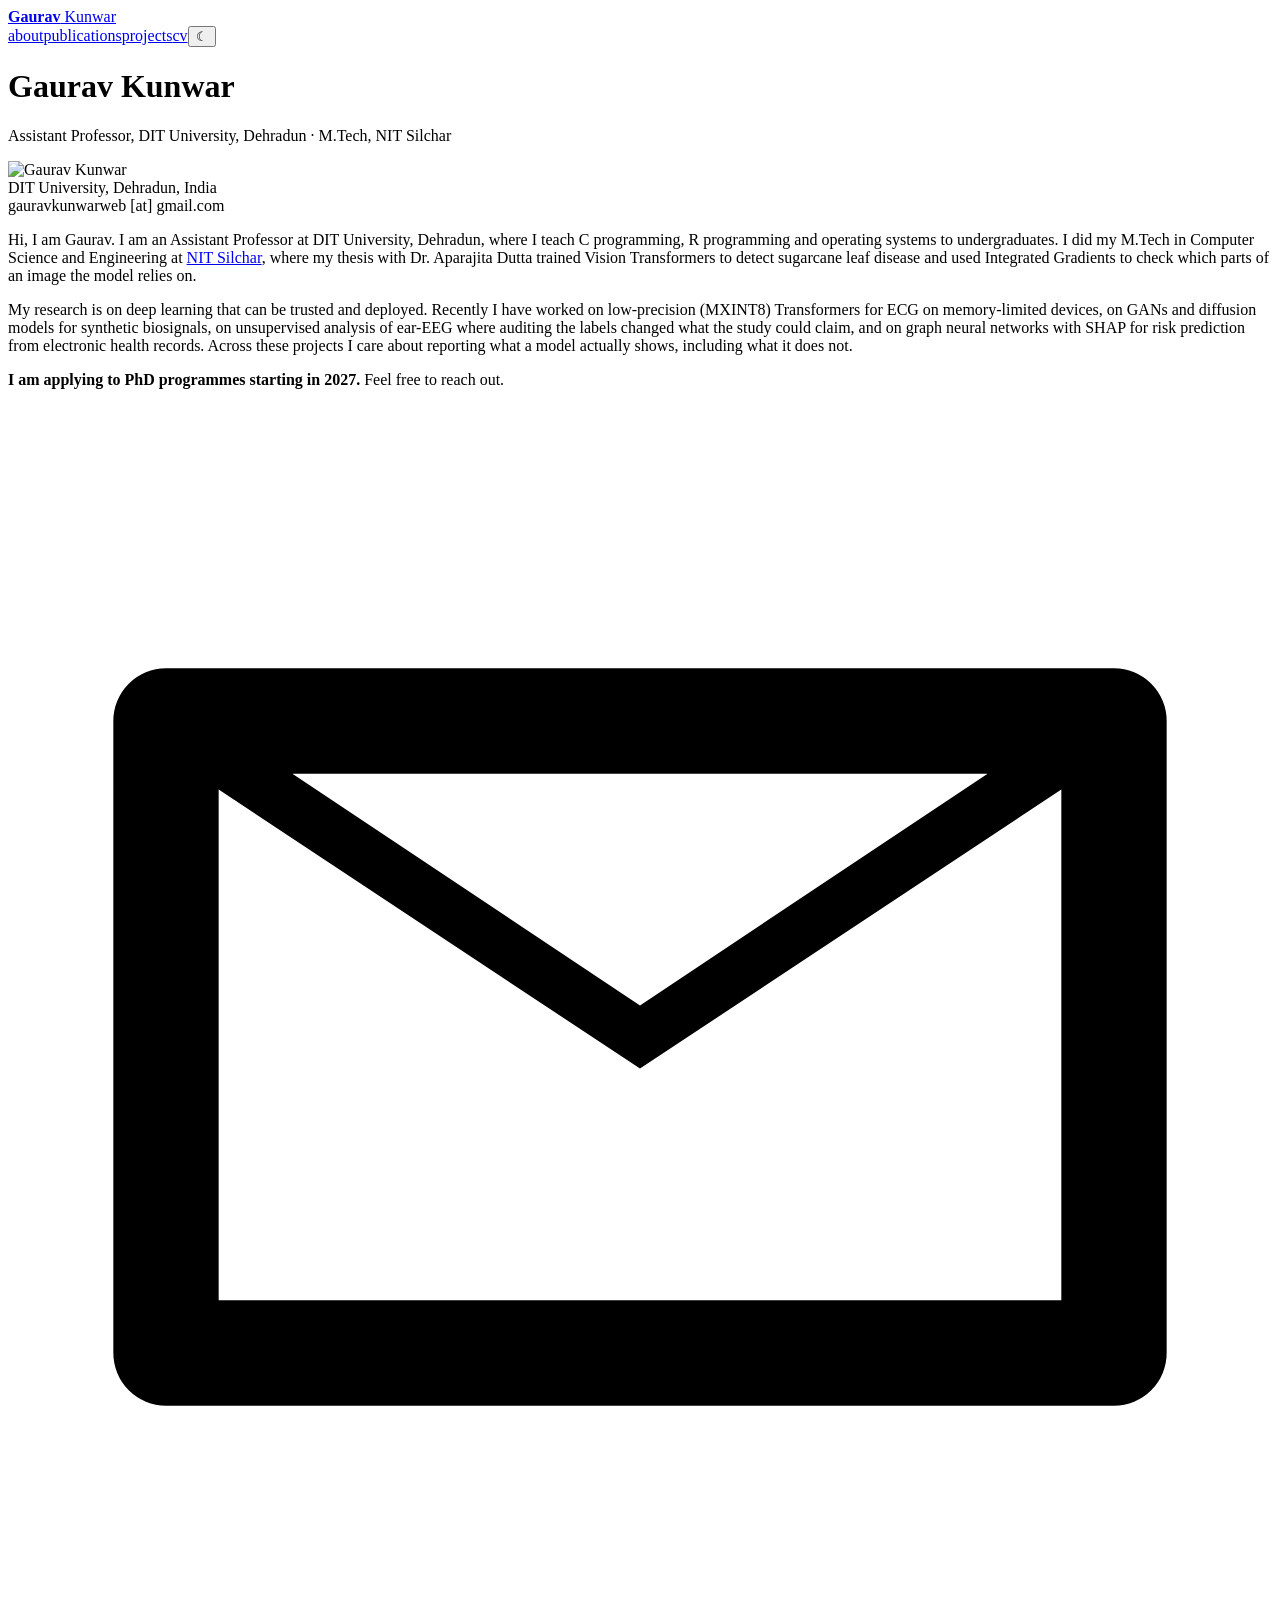
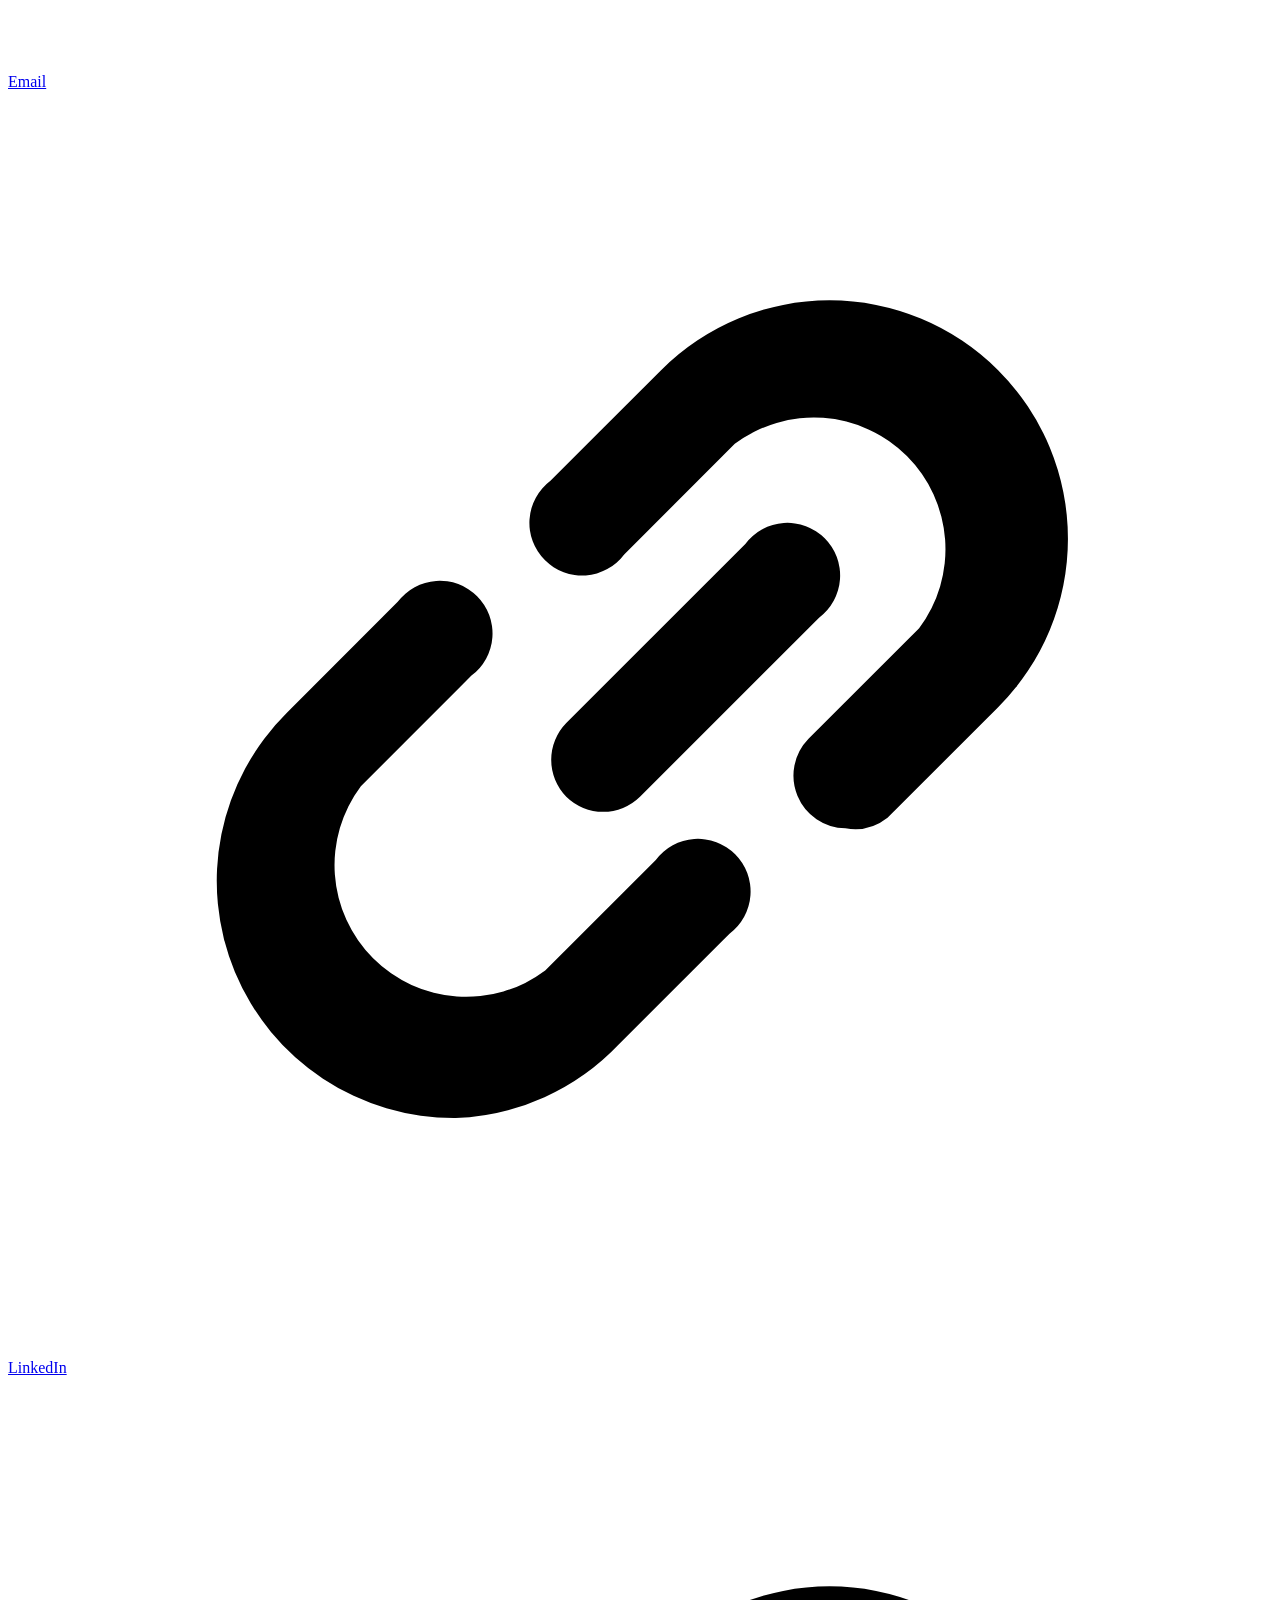
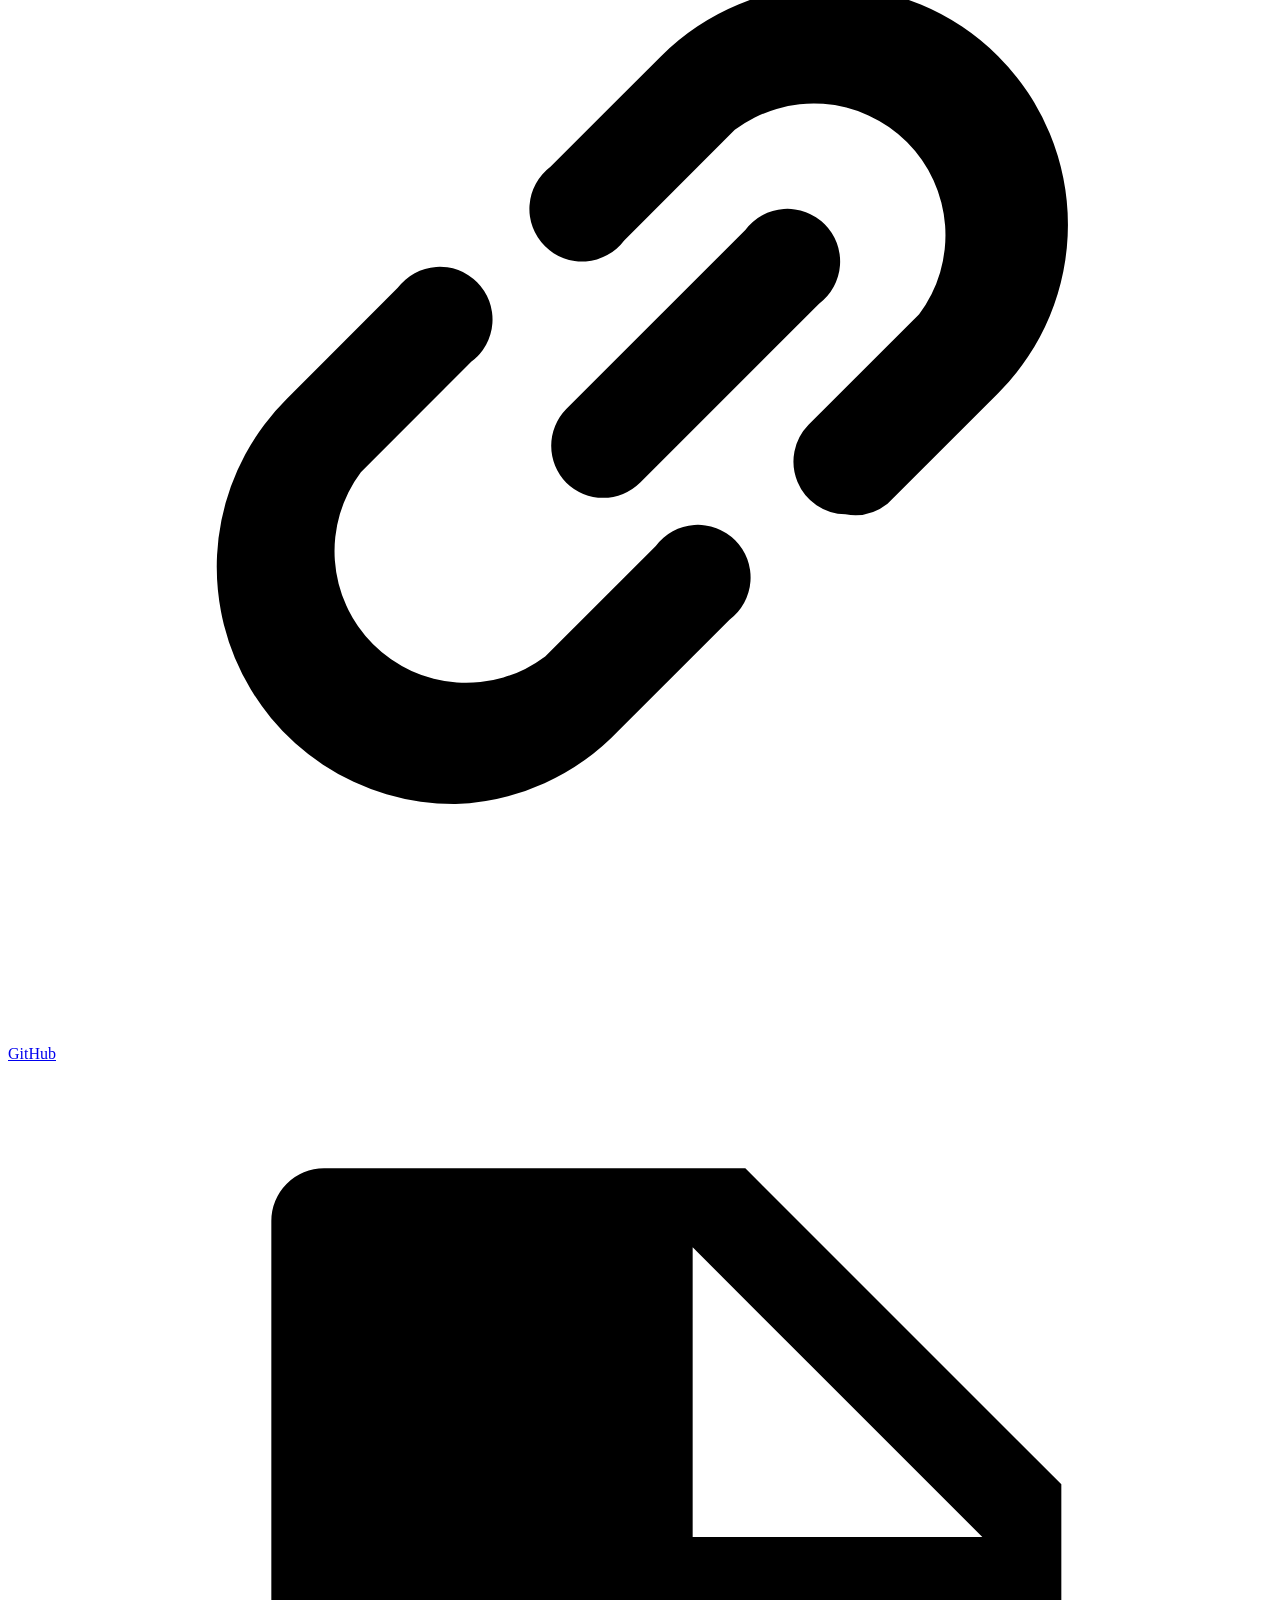
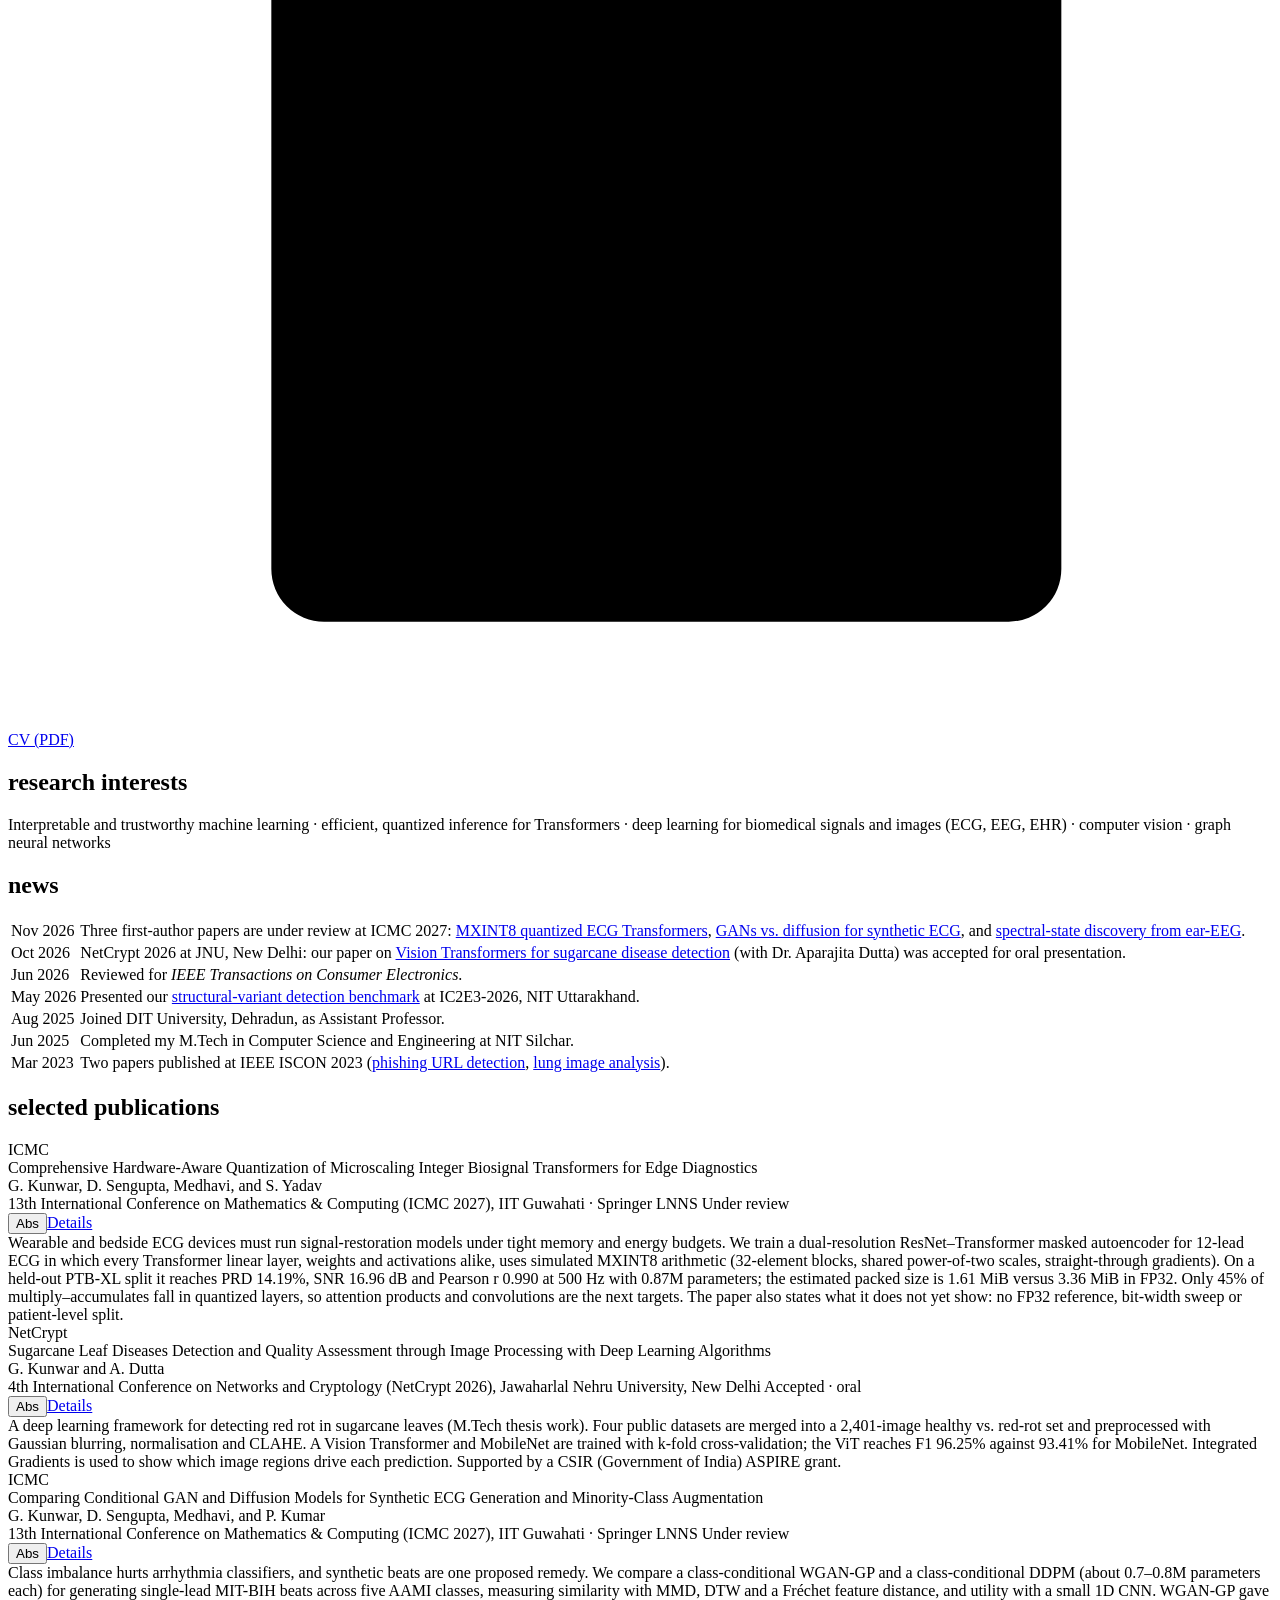
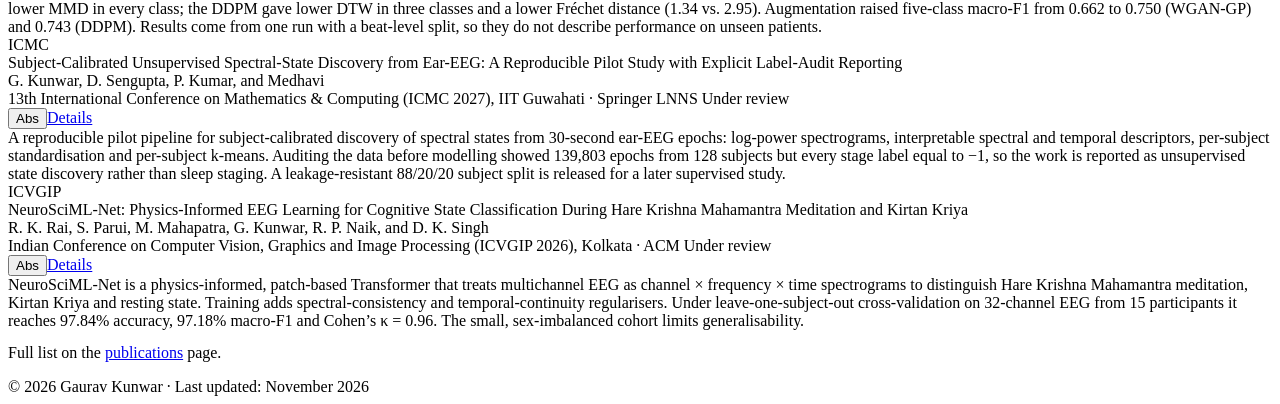
==== index.html @ 790a904d "Add files via upload" ====
<!doctype html>
<html lang="en">
<head>
<meta charset="utf-8">
<meta name="viewport" content="width=device-width, initial-scale=1">
<title>Gaurav Kunwar</title>
<meta name="description" content="Gaurav Kunwar: Assistant Professor at DIT University. Research on interpretable and efficient deep learning, biosignals and computer vision.">
<meta name="author" content="Gaurav Kunwar">
<link rel="icon" href="favicon.svg" type="image/svg+xml">
<link rel="preconnect" href="https://fonts.googleapis.com">
<link rel="preconnect" href="https://fonts.gstatic.com" crossorigin>
<link href="https://fonts.googleapis.com/css2?family=Roboto:wght@300;400;500&display=swap" rel="stylesheet">
<link rel="stylesheet" href="assets/css/style.css">
<script src="assets/js/main.js"></script>
</head>
<body>
<nav class="navbar"><div class="nav-inner">
  <a class="brand" href="index.html"><b>Gaurav</b> Kunwar</a>
  <div class="nav-links"><a href="index.html" class="active" aria-current="page">about</a><a href="publications.html">publications</a><a href="projects.html">projects</a><a href="cv.html">cv</a><button class="theme-toggle" type="button" aria-label="Toggle dark mode">&#9790;</button></div>
</div></nav>
<main>

<div class="post-header"><h1><b>Gaurav</b> Kunwar</h1>
<p class="desc">Assistant Professor, DIT University, Dehradun &middot; M.Tech, NIT Silchar</p></div>
<div class="clearfix">
  <div class="profile">
    <img src="assets/img/prof_pic.jpg" alt="Gaurav Kunwar" onerror="this.onerror=null;this.src='assets/img/prof_pic.svg'">
    <div class="address">DIT University, Dehradun, India<br>gauravkunwarweb [at] gmail.com</div>
  </div>
  <p>Hi, I am Gaurav. I am an Assistant Professor at DIT University, Dehradun, where I teach C programming, R programming and
  operating systems to undergraduates. I did my M.Tech in Computer Science and Engineering at
  <a href="https://www.nits.ac.in" target="_blank" rel="noopener">NIT Silchar</a>, where my thesis with
  Dr. Aparajita Dutta trained Vision Transformers to detect sugarcane leaf disease and used Integrated Gradients to check
  which parts of an image the model relies on.</p>
  <p>My research is on deep learning that can be trusted and deployed. Recently I have worked on low-precision (MXINT8)
  Transformers for ECG on memory-limited devices, on GANs and diffusion models for synthetic biosignals, on unsupervised
  analysis of ear-EEG where auditing the labels changed what the study could claim, and on graph neural networks with SHAP
  for risk prediction from electronic health records. Across these projects I care about reporting what a model actually
  shows, including what it does not.</p>
  <p><b>I am applying to PhD programmes starting in 2027.</b> Feel free to reach out.</p>
  <div class="social">
    <a href="mailto:gauravkunwarweb@gmail.com"><svg viewBox="0 0 24 24" aria-hidden="true"><path d="M3 5h18a1 1 0 0 1 1 1v12a1 1 0 0 1-1 1H3a1 1 0 0 1-1-1V6a1 1 0 0 1 1-1zm1 2.3V17h16V7.3l-8 5.3-8-5.3zM5.4 7l6.6 4.4L18.6 7H5.4z"/></svg>Email</a>
    <a href="https://linkedin.com/in/gauravkunwarr" target="_blank" rel="noopener"><svg viewBox="0 0 24 24" aria-hidden="true"><path d="M10.6 13.4a1 1 0 0 1 0-1.4l3.4-3.4a1 1 0 1 1 1.4 1.4L12 13.4a1 1 0 0 1-1.4 0zM8.5 19.5a4.5 4.5 0 0 1-3.2-7.7l2.1-2.1a1 1 0 1 1 1.4 1.4l-2.1 2.1a2.5 2.5 0 0 0 3.5 3.5l2.1-2.1a1 1 0 1 1 1.4 1.4l-2.1 2.1a4.5 4.5 0 0 1-3.1 1.4zm7.4-5.5a1 1 0 0 1-.7-1.7l2.1-2.1a2.5 2.5 0 0 0-3.5-3.5l-2.1 2.1a1 1 0 1 1-1.4-1.4l2.1-2.1a4.5 4.5 0 0 1 6.4 6.4l-2.1 2.1a1 1 0 0 1-.8.2z"/></svg>LinkedIn</a>
    <a href="https://github.com/gauravkunwarr" target="_blank" rel="noopener"><svg viewBox="0 0 24 24" aria-hidden="true"><path d="M10.6 13.4a1 1 0 0 1 0-1.4l3.4-3.4a1 1 0 1 1 1.4 1.4L12 13.4a1 1 0 0 1-1.4 0zM8.5 19.5a4.5 4.5 0 0 1-3.2-7.7l2.1-2.1a1 1 0 1 1 1.4 1.4l-2.1 2.1a2.5 2.5 0 0 0 3.5 3.5l2.1-2.1a1 1 0 1 1 1.4 1.4l-2.1 2.1a4.5 4.5 0 0 1-3.1 1.4zm7.4-5.5a1 1 0 0 1-.7-1.7l2.1-2.1a2.5 2.5 0 0 0-3.5-3.5l-2.1 2.1a1 1 0 1 1-1.4-1.4l2.1-2.1a4.5 4.5 0 0 1 6.4 6.4l-2.1 2.1a1 1 0 0 1-.8.2z"/></svg>GitHub</a>
    <a href="assets/pdf/Gaurav_Kunwar_CV.pdf" target="_blank" rel="noopener"><svg viewBox="0 0 24 24" aria-hidden="true"><path d="M6 2h8l6 6v13a1 1 0 0 1-1 1H6a1 1 0 0 1-1-1V3a1 1 0 0 1 1-1zm7 1.5V9h5.5L13 3.5zM8 13h8v2H8v-2zm0 4h8v2H8v-2z"/></svg>CV (PDF)</a>
  </div>
</div>

<h2 class="section">research interests</h2>
<p>Interpretable and trustworthy machine learning &middot; efficient, quantized inference for Transformers &middot; deep
learning for biomedical signals and images (ECG, EEG, EHR) &middot; computer vision &middot; graph neural networks</p>

<h2 class="section">news</h2>
<table class="news"><tr><td class="date">Nov 2026</td><td>Three first-author papers are under review at ICMC 2027: <a href="publications.html#mxint8">MXINT8 quantized ECG Transformers</a>, <a href="publications.html#ecg-gen">GANs vs. diffusion for synthetic ECG</a>, and <a href="publications.html#ear-eeg">spectral-state discovery from ear-EEG</a>.</td></tr><tr><td class="date">Oct 2026</td><td>NetCrypt 2026 at JNU, New Delhi: our paper on <a href="publications.html#sugarcane">Vision Transformers for sugarcane disease detection</a> (with Dr. Aparajita Dutta) was accepted for oral presentation.</td></tr><tr><td class="date">Jun 2026</td><td>Reviewed for <i>IEEE Transactions on Consumer Electronics</i>.</td></tr><tr><td class="date">May 2026</td><td>Presented our <a href="publications.html#sv-detection">structural-variant detection benchmark</a> at IC2E3-2026, NIT Uttarakhand.</td></tr><tr><td class="date">Aug 2025</td><td>Joined DIT University, Dehradun, as Assistant Professor.</td></tr><tr><td class="date">Jun 2025</td><td>Completed my M.Tech in Computer Science and Engineering at NIT Silchar.</td></tr><tr><td class="date">Mar 2023</td><td>Two papers published at IEEE ISCON 2023 (<a href="publications.html#phishing">phishing URL detection</a>, <a href="publications.html#lung">lung image analysis</a>).</td></tr></table>

<h2 class="section">selected publications</h2>

    <div class="pub" id="sel-mxint8">
      <div class="thumb"><span class="badge">ICMC</span><img src="assets/img/pubs/mxint8_ecg.jpg" alt="" loading="lazy"></div>
      <div>
        <div class="title">Comprehensive Hardware-Aware Quantization of Microscaling Integer Biosignal Transformers for Edge Diagnostics</div>
        <div class="authors"><span class="me">G. Kunwar</span>, D. Sengupta, Medhavi, and S. Yadav</div>
        <div class="venue">13th International Conference on Mathematics &amp; Computing (ICMC 2027), IIT Guwahati &middot; Springer LNNS <span class="chip review">Under review</span></div>
        <div class="links"><button class="btn" type="button" data-abs="abs-sel-mxint8">Abs</button><a class="btn" href="publications.html#mxint8">Details</a></div>
        <div class="abstract" id="abs-sel-mxint8">Wearable and bedside ECG devices must run signal-restoration models under tight memory and energy budgets. We train a dual-resolution ResNet&ndash;Transformer masked autoencoder for 12-lead ECG in which every Transformer linear layer, weights and activations alike, uses simulated MXINT8 arithmetic (32-element blocks, shared power-of-two scales, straight-through gradients). On a held-out PTB-XL split it reaches PRD 14.19%, SNR 16.96 dB and Pearson r 0.990 at 500 Hz with 0.87M parameters; the estimated packed size is 1.61 MiB versus 3.36 MiB in FP32. Only 45% of multiply&ndash;accumulates fall in quantized layers, so attention products and convolutions are the next targets. The paper also states what it does not yet show: no FP32 reference, bit-width sweep or patient-level split.</div>
      </div>
    </div>
    <div class="pub" id="sel-sugarcane">
      <div class="thumb"><span class="badge">NetCrypt</span><img src="assets/img/pubs/sugarcane_vit.jpg" alt="" loading="lazy"></div>
      <div>
        <div class="title">Sugarcane Leaf Diseases Detection and Quality Assessment through Image Processing with Deep Learning Algorithms</div>
        <div class="authors"><span class="me">G. Kunwar</span> and A. Dutta</div>
        <div class="venue">4th International Conference on Networks and Cryptology (NetCrypt 2026), Jawaharlal Nehru University, New Delhi <span class="chip ok">Accepted &middot; oral</span></div>
        <div class="links"><button class="btn" type="button" data-abs="abs-sel-sugarcane">Abs</button><a class="btn" href="publications.html#sugarcane">Details</a></div>
        <div class="abstract" id="abs-sel-sugarcane">A deep learning framework for detecting red rot in sugarcane leaves (M.Tech thesis work). Four public datasets are merged into a 2,401-image healthy vs. red-rot set and preprocessed with Gaussian blurring, normalisation and CLAHE. A Vision Transformer and MobileNet are trained with k-fold cross-validation; the ViT reaches F1 96.25% against 93.41% for MobileNet. Integrated Gradients is used to show which image regions drive each prediction. Supported by a CSIR (Government of India) ASPIRE grant.</div>
      </div>
    </div>
    <div class="pub" id="sel-ecg-gen">
      <div class="thumb"><span class="badge">ICMC</span><img src="assets/img/pubs/gan_diffusion_ecg.jpg" alt="" loading="lazy"></div>
      <div>
        <div class="title">Comparing Conditional GAN and Diffusion Models for Synthetic ECG Generation and Minority-Class Augmentation</div>
        <div class="authors"><span class="me">G. Kunwar</span>, D. Sengupta, Medhavi, and P. Kumar</div>
        <div class="venue">13th International Conference on Mathematics &amp; Computing (ICMC 2027), IIT Guwahati &middot; Springer LNNS <span class="chip review">Under review</span></div>
        <div class="links"><button class="btn" type="button" data-abs="abs-sel-ecg-gen">Abs</button><a class="btn" href="publications.html#ecg-gen">Details</a></div>
        <div class="abstract" id="abs-sel-ecg-gen">Class imbalance hurts arrhythmia classifiers, and synthetic beats are one proposed remedy. We compare a class-conditional WGAN-GP and a class-conditional DDPM (about 0.7&ndash;0.8M parameters each) for generating single-lead MIT-BIH beats across five AAMI classes, measuring similarity with MMD, DTW and a Fr&eacute;chet feature distance, and utility with a small 1D CNN. WGAN-GP gave lower MMD in every class; the DDPM gave lower DTW in three classes and a lower Fr&eacute;chet distance (1.34 vs. 2.95). Augmentation raised five-class macro-F1 from 0.662 to 0.750 (WGAN-GP) and 0.743 (DDPM). Results come from one run with a beat-level split, so they do not describe performance on unseen patients.</div>
      </div>
    </div>
    <div class="pub" id="sel-ear-eeg">
      <div class="thumb"><span class="badge">ICMC</span><img src="assets/img/pubs/ear_eeg.jpg" alt="" loading="lazy"></div>
      <div>
        <div class="title">Subject-Calibrated Unsupervised Spectral-State Discovery from Ear-EEG: A Reproducible Pilot Study with Explicit Label-Audit Reporting</div>
        <div class="authors"><span class="me">G. Kunwar</span>, D. Sengupta, P. Kumar, and Medhavi</div>
        <div class="venue">13th International Conference on Mathematics &amp; Computing (ICMC 2027), IIT Guwahati &middot; Springer LNNS <span class="chip review">Under review</span></div>
        <div class="links"><button class="btn" type="button" data-abs="abs-sel-ear-eeg">Abs</button><a class="btn" href="publications.html#ear-eeg">Details</a></div>
        <div class="abstract" id="abs-sel-ear-eeg">A reproducible pilot pipeline for subject-calibrated discovery of spectral states from 30-second ear-EEG epochs: log-power spectrograms, interpretable spectral and temporal descriptors, per-subject standardisation and per-subject k-means. Auditing the data before modelling showed 139,803 epochs from 128 subjects but every stage label equal to &minus;1, so the work is reported as unsupervised state discovery rather than sleep staging. A leakage-resistant 88/20/20 subject split is released for a later supervised study.</div>
      </div>
    </div>
    <div class="pub" id="sel-neuroscimlnet">
      <div class="thumb"><span class="badge">ICVGIP</span><img src="assets/img/pubs/neuroscimlnet.jpg" alt="" loading="lazy"></div>
      <div>
        <div class="title">NeuroSciML-Net: Physics-Informed EEG Learning for Cognitive State Classification During Hare Krishna Mahamantra Meditation and Kirtan Kriya</div>
        <div class="authors">R. K. Rai, S. Parui, M. Mahapatra, <span class="me">G. Kunwar</span>, R. P. Naik, and D. K. Singh</div>
        <div class="venue">Indian Conference on Computer Vision, Graphics and Image Processing (ICVGIP 2026), Kolkata &middot; ACM <span class="chip review">Under review</span></div>
        <div class="links"><button class="btn" type="button" data-abs="abs-sel-neuroscimlnet">Abs</button><a class="btn" href="publications.html#neuroscimlnet">Details</a></div>
        <div class="abstract" id="abs-sel-neuroscimlnet">NeuroSciML-Net is a physics-informed, patch-based Transformer that treats multichannel EEG as channel &times; frequency &times; time spectrograms to distinguish Hare Krishna Mahamantra meditation, Kirtan Kriya and resting state. Training adds spectral-consistency and temporal-continuity regularisers. Under leave-one-subject-out cross-validation on 32-channel EEG from 15 participants it reaches 97.84% accuracy, 97.18% macro-F1 and Cohen&rsquo;s &kappa; = 0.96. The small, sex-imbalanced cohort limits generalisability.</div>
      </div>
    </div>
<p class="note" style="margin-top:14px">Full list on the <a href="publications.html">publications</a> page.</p>

</main>
<footer>&copy; 2026 Gaurav Kunwar &middot; Last updated: November 2026</footer>
</body>
</html>
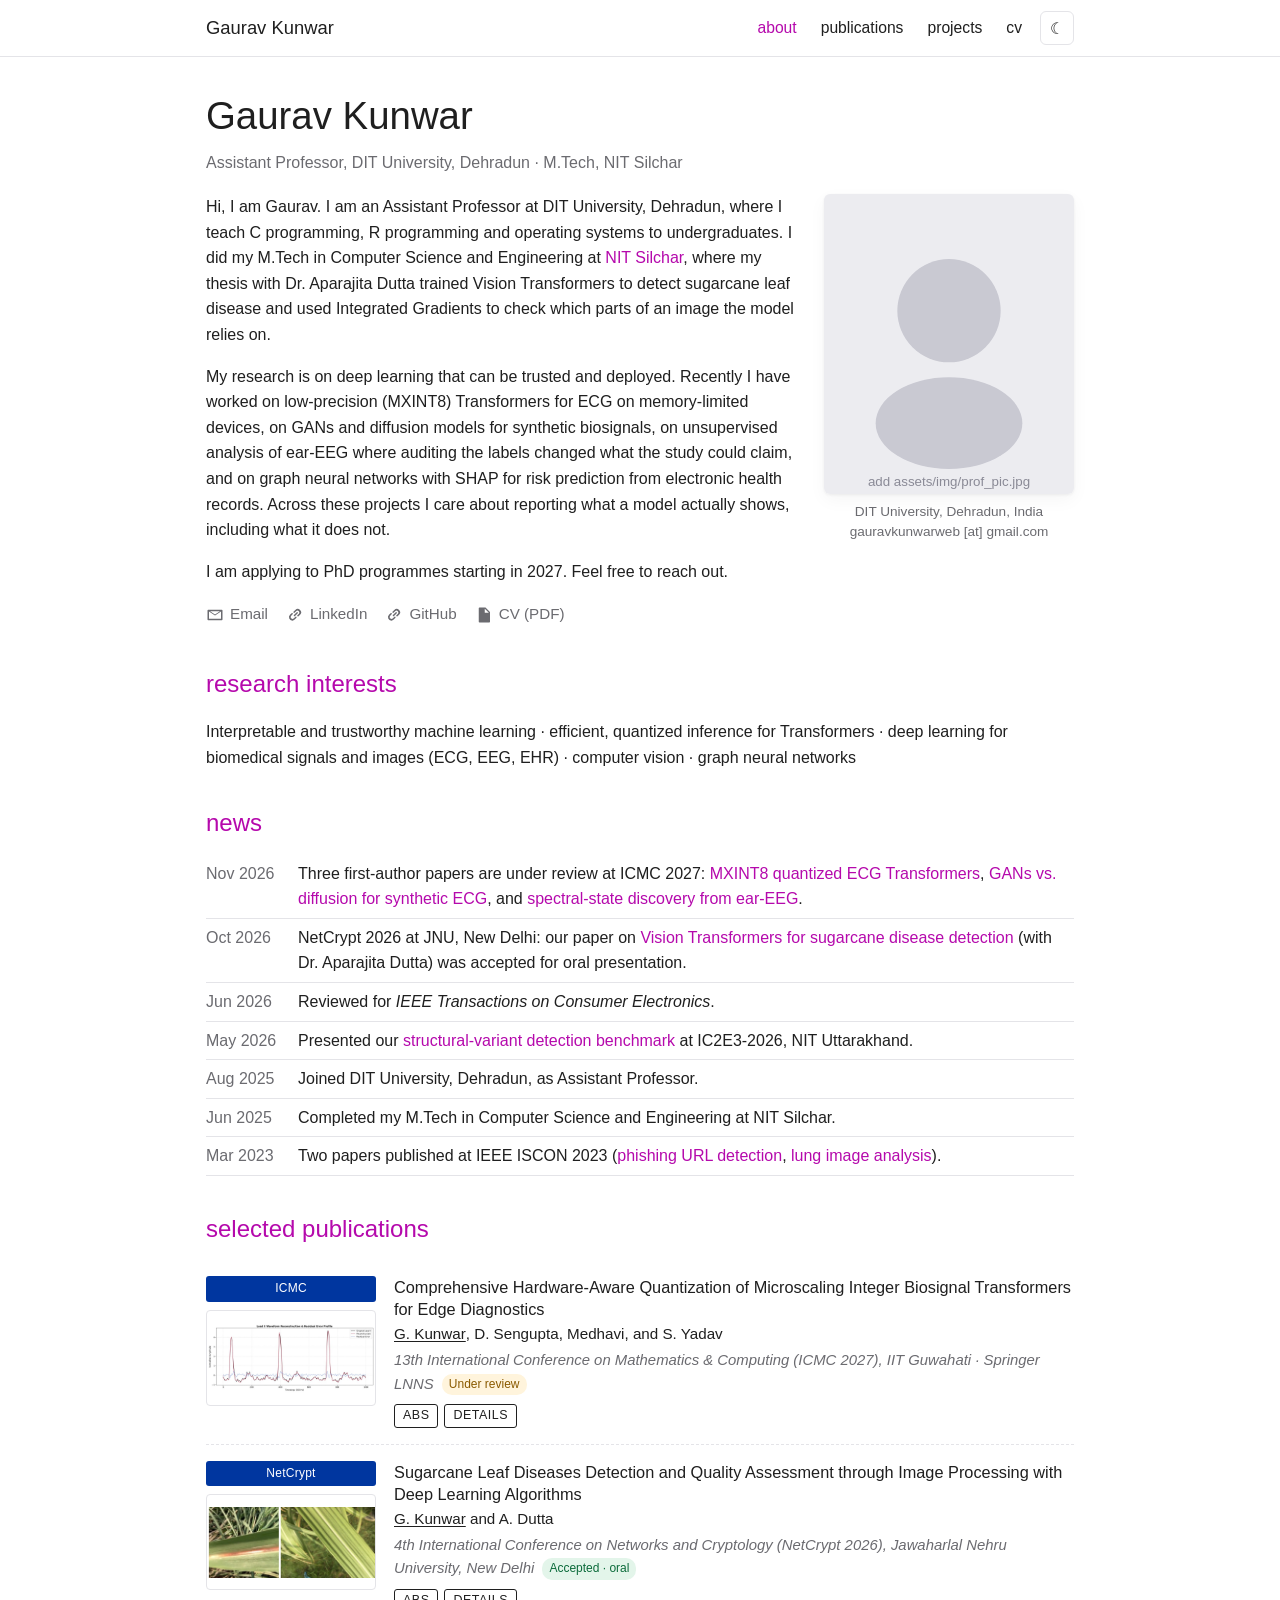
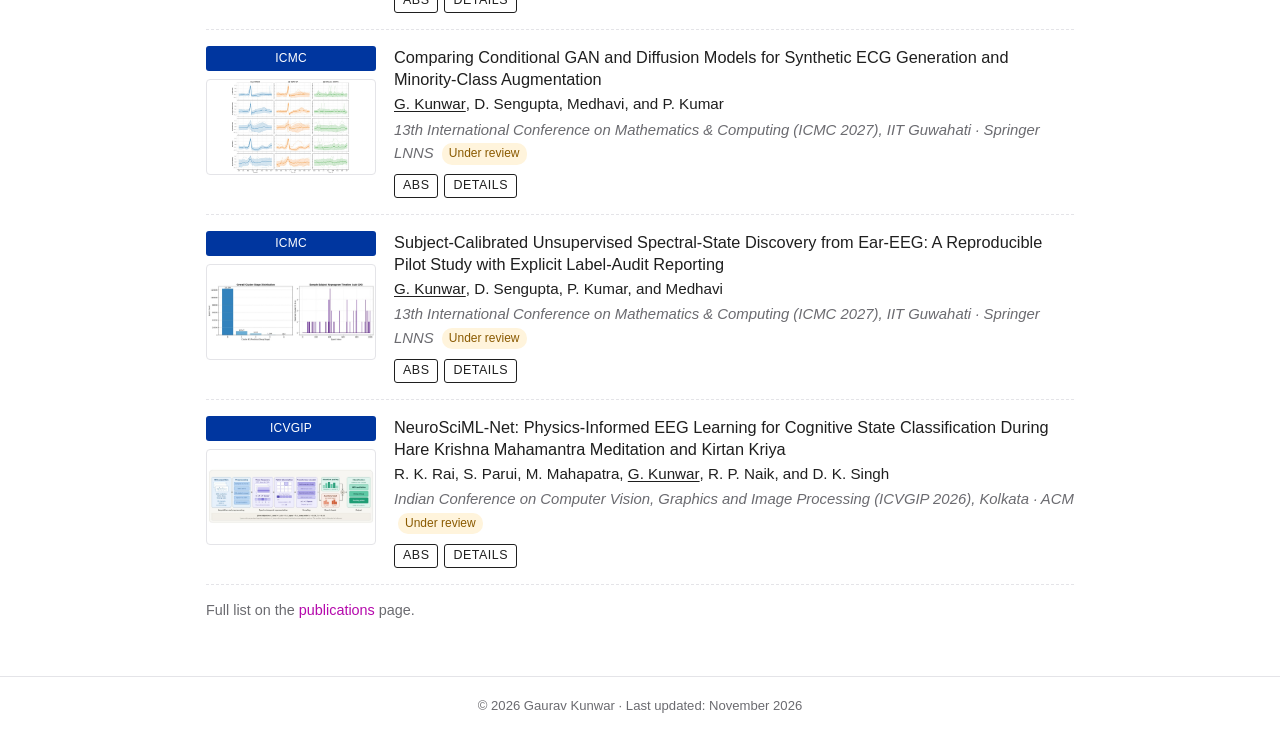
==== commit ca837313: "Add files via upload" ====
--- a/index.html
+++ b/index.html
@@ -10,8 +10,8 @@
 <link rel="preconnect" href="https://fonts.googleapis.com">
 <link rel="preconnect" href="https://fonts.gstatic.com" crossorigin>
 <link href="https://fonts.googleapis.com/css2?family=Roboto:wght@300;400;500&display=swap" rel="stylesheet">
-<link rel="stylesheet" href="assets/css/style.css">
-<script src="assets/js/main.js"></script>
+<link rel="stylesheet" href="style.css">
+<script src="main.js"></script>
 </head>
 <body>
 <nav class="navbar"><div class="nav-inner">
@@ -24,7 +24,7 @@
 <p class="desc">Assistant Professor, DIT University, Dehradun &middot; M.Tech, NIT Silchar</p></div>
 <div class="clearfix">
   <div class="profile">
-    <img src="assets/img/prof_pic.jpg" alt="Gaurav Kunwar" onerror="this.onerror=null;this.src='assets/img/prof_pic.svg'">
+    <img src="prof_pic.svg" alt="Gaurav Kunwar">
     <div class="address">DIT University, Dehradun, India<br>gauravkunwarweb [at] gmail.com</div>
   </div>
   <p>Hi, I am Gaurav. I am an Assistant Professor at DIT University, Dehradun, where I teach C programming, R programming and
@@ -42,7 +42,7 @@
     <a href="mailto:gauravkunwarweb@gmail.com"><svg viewBox="0 0 24 24" aria-hidden="true"><path d="M3 5h18a1 1 0 0 1 1 1v12a1 1 0 0 1-1 1H3a1 1 0 0 1-1-1V6a1 1 0 0 1 1-1zm1 2.3V17h16V7.3l-8 5.3-8-5.3zM5.4 7l6.6 4.4L18.6 7H5.4z"/></svg>Email</a>
     <a href="https://linkedin.com/in/gauravkunwarr" target="_blank" rel="noopener"><svg viewBox="0 0 24 24" aria-hidden="true"><path d="M10.6 13.4a1 1 0 0 1 0-1.4l3.4-3.4a1 1 0 1 1 1.4 1.4L12 13.4a1 1 0 0 1-1.4 0zM8.5 19.5a4.5 4.5 0 0 1-3.2-7.7l2.1-2.1a1 1 0 1 1 1.4 1.4l-2.1 2.1a2.5 2.5 0 0 0 3.5 3.5l2.1-2.1a1 1 0 1 1 1.4 1.4l-2.1 2.1a4.5 4.5 0 0 1-3.1 1.4zm7.4-5.5a1 1 0 0 1-.7-1.7l2.1-2.1a2.5 2.5 0 0 0-3.5-3.5l-2.1 2.1a1 1 0 1 1-1.4-1.4l2.1-2.1a4.5 4.5 0 0 1 6.4 6.4l-2.1 2.1a1 1 0 0 1-.8.2z"/></svg>LinkedIn</a>
     <a href="https://github.com/gauravkunwarr" target="_blank" rel="noopener"><svg viewBox="0 0 24 24" aria-hidden="true"><path d="M10.6 13.4a1 1 0 0 1 0-1.4l3.4-3.4a1 1 0 1 1 1.4 1.4L12 13.4a1 1 0 0 1-1.4 0zM8.5 19.5a4.5 4.5 0 0 1-3.2-7.7l2.1-2.1a1 1 0 1 1 1.4 1.4l-2.1 2.1a2.5 2.5 0 0 0 3.5 3.5l2.1-2.1a1 1 0 1 1 1.4 1.4l-2.1 2.1a4.5 4.5 0 0 1-3.1 1.4zm7.4-5.5a1 1 0 0 1-.7-1.7l2.1-2.1a2.5 2.5 0 0 0-3.5-3.5l-2.1 2.1a1 1 0 1 1-1.4-1.4l2.1-2.1a4.5 4.5 0 0 1 6.4 6.4l-2.1 2.1a1 1 0 0 1-.8.2z"/></svg>GitHub</a>
-    <a href="assets/pdf/Gaurav_Kunwar_CV.pdf" target="_blank" rel="noopener"><svg viewBox="0 0 24 24" aria-hidden="true"><path d="M6 2h8l6 6v13a1 1 0 0 1-1 1H6a1 1 0 0 1-1-1V3a1 1 0 0 1 1-1zm7 1.5V9h5.5L13 3.5zM8 13h8v2H8v-2zm0 4h8v2H8v-2z"/></svg>CV (PDF)</a>
+    <a href="Gaurav_Kunwar_CV.pdf" target="_blank" rel="noopener"><svg viewBox="0 0 24 24" aria-hidden="true"><path d="M6 2h8l6 6v13a1 1 0 0 1-1 1H6a1 1 0 0 1-1-1V3a1 1 0 0 1 1-1zm7 1.5V9h5.5L13 3.5zM8 13h8v2H8v-2zm0 4h8v2H8v-2z"/></svg>CV (PDF)</a>
   </div>
 </div>
 
@@ -56,7 +56,7 @@
 <h2 class="section">selected publications</h2>
 
     <div class="pub" id="sel-mxint8">
-      <div class="thumb"><span class="badge">ICMC</span><img src="assets/img/pubs/mxint8_ecg.jpg" alt="" loading="lazy"></div>
+      <div class="thumb"><span class="badge">ICMC</span><img src="mxint8_ecg.jpg" alt="" loading="lazy"></div>
       <div>
         <div class="title">Comprehensive Hardware-Aware Quantization of Microscaling Integer Biosignal Transformers for Edge Diagnostics</div>
         <div class="authors"><span class="me">G. Kunwar</span>, D. Sengupta, Medhavi, and S. Yadav</div>
@@ -66,7 +66,7 @@
       </div>
     </div>
     <div class="pub" id="sel-sugarcane">
-      <div class="thumb"><span class="badge">NetCrypt</span><img src="assets/img/pubs/sugarcane_vit.jpg" alt="" loading="lazy"></div>
+      <div class="thumb"><span class="badge">NetCrypt</span><img src="sugarcane_vit.jpg" alt="" loading="lazy"></div>
       <div>
         <div class="title">Sugarcane Leaf Diseases Detection and Quality Assessment through Image Processing with Deep Learning Algorithms</div>
         <div class="authors"><span class="me">G. Kunwar</span> and A. Dutta</div>
@@ -76,7 +76,7 @@
       </div>
     </div>
     <div class="pub" id="sel-ecg-gen">
-      <div class="thumb"><span class="badge">ICMC</span><img src="assets/img/pubs/gan_diffusion_ecg.jpg" alt="" loading="lazy"></div>
+      <div class="thumb"><span class="badge">ICMC</span><img src="gan_diffusion_ecg.jpg" alt="" loading="lazy"></div>
       <div>
         <div class="title">Comparing Conditional GAN and Diffusion Models for Synthetic ECG Generation and Minority-Class Augmentation</div>
         <div class="authors"><span class="me">G. Kunwar</span>, D. Sengupta, Medhavi, and P. Kumar</div>
@@ -86,7 +86,7 @@
       </div>
     </div>
     <div class="pub" id="sel-ear-eeg">
-      <div class="thumb"><span class="badge">ICMC</span><img src="assets/img/pubs/ear_eeg.jpg" alt="" loading="lazy"></div>
+      <div class="thumb"><span class="badge">ICMC</span><img src="ear_eeg.jpg" alt="" loading="lazy"></div>
       <div>
         <div class="title">Subject-Calibrated Unsupervised Spectral-State Discovery from Ear-EEG: A Reproducible Pilot Study with Explicit Label-Audit Reporting</div>
         <div class="authors"><span class="me">G. Kunwar</span>, D. Sengupta, P. Kumar, and Medhavi</div>
@@ -96,7 +96,7 @@
       </div>
     </div>
     <div class="pub" id="sel-neuroscimlnet">
-      <div class="thumb"><span class="badge">ICVGIP</span><img src="assets/img/pubs/neuroscimlnet.jpg" alt="" loading="lazy"></div>
+      <div class="thumb"><span class="badge">ICVGIP</span><img src="neuroscimlnet.jpg" alt="" loading="lazy"></div>
       <div>
         <div class="title">NeuroSciML-Net: Physics-Informed EEG Learning for Cognitive State Classification During Hare Krishna Mahamantra Meditation and Kirtan Kriya</div>
         <div class="authors">R. K. Rai, S. Parui, M. Mahapatra, <span class="me">G. Kunwar</span>, R. P. Naik, and D. K. Singh</div>
--- a/style.css
+++ b/style.css
@@ -0,0 +1,161 @@
+/* Academic homepage styles (al-folio inspired, no build step) */
+:root {
+  --bg: #ffffff;
+  --bg-soft: #f7f7f9;
+  --text: #1f1f1f;
+  --muted: #6b6b70;
+  --border: #e4e4e8;
+  --theme: #b509ac;
+  --theme-soft: rgba(181, 9, 172, 0.08);
+  --badge: #00369f;
+  --badge-text: #ffffff;
+  --chip-review: #8a5a00;
+  --chip-review-bg: #fff4dc;
+  --chip-ok: #0b6b3a;
+  --chip-ok-bg: #e3f5ea;
+  --shadow: 0 1px 3px rgba(0, 0, 0, 0.06), 0 6px 18px rgba(0, 0, 0, 0.04);
+  --maxw: 900px;
+}
+@media (prefers-color-scheme: dark) {
+  :root:not([data-theme="light"]) {
+    --bg: #1c1c1d; --bg-soft: #242426; --text: #e8e8ea; --muted: #a2a2a8;
+    --border: #36363a; --theme: #2698ba; --theme-soft: rgba(38, 152, 186, 0.12);
+    --badge: #2f5fbf; --chip-review: #ffcf70; --chip-review-bg: #3a2f17;
+    --chip-ok: #7ee2a8; --chip-ok-bg: #173226;
+    --shadow: 0 1px 3px rgba(0, 0, 0, 0.4);
+  }
+}
+:root[data-theme="dark"] {
+  --bg: #1c1c1d; --bg-soft: #242426; --text: #e8e8ea; --muted: #a2a2a8;
+  --border: #36363a; --theme: #2698ba; --theme-soft: rgba(38, 152, 186, 0.12);
+  --badge: #2f5fbf; --chip-review: #ffcf70; --chip-review-bg: #3a2f17;
+  --chip-ok: #7ee2a8; --chip-ok-bg: #173226;
+  --shadow: 0 1px 3px rgba(0, 0, 0, 0.4);
+}
+
+* { box-sizing: border-box; }
+html { -webkit-text-size-adjust: 100%; }
+body {
+  margin: 0; background: var(--bg); color: var(--text);
+  font-family: "Roboto", -apple-system, "Segoe UI", Helvetica, Arial, sans-serif;
+  font-weight: 300; font-size: 16px; line-height: 1.6;
+}
+a { color: var(--theme); text-decoration: none; }
+a:hover { text-decoration: underline; }
+strong, b { font-weight: 500; }
+img { max-width: 100%; }
+
+/* ---------- navbar ---------- */
+.navbar {
+  position: sticky; top: 0; z-index: 10; background: var(--bg);
+  border-bottom: 1px solid var(--border);
+}
+.nav-inner {
+  max-width: var(--maxw); margin: 0 auto; padding: 0 16px; height: 56px;
+  display: flex; align-items: center; justify-content: space-between; gap: 12px;
+}
+.brand { color: var(--text); font-size: 1.15rem; white-space: nowrap; }
+.brand b { font-weight: 500; }
+.brand:hover { text-decoration: none; color: var(--theme); }
+.nav-links { display: flex; align-items: center; gap: 4px; flex-wrap: wrap; justify-content: flex-end; }
+.nav-links a {
+  color: var(--text); padding: 6px 10px; border-radius: 6px; font-size: 0.98rem;
+}
+.nav-links a:hover { color: var(--theme); text-decoration: none; }
+.nav-links a.active { color: var(--theme); font-weight: 400; }
+.theme-toggle {
+  background: none; border: 1px solid var(--border); color: var(--text);
+  border-radius: 6px; width: 34px; height: 34px; cursor: pointer; font-size: 1rem; margin-left: 4px;
+}
+.theme-toggle:hover { color: var(--theme); border-color: var(--theme); }
+
+/* ---------- layout ---------- */
+main { max-width: var(--maxw); margin: 0 auto; padding: 28px 16px 40px; }
+.post-header h1 { font-size: 2.4rem; font-weight: 300; margin: 0 0 4px; }
+.post-header h1 b { font-weight: 500; }
+.post-header .desc { color: var(--muted); margin: 0 0 18px; }
+h2.section {
+  font-size: 1.5rem; font-weight: 400; margin: 34px 0 12px; color: var(--theme);
+}
+h3 { font-weight: 500; }
+
+/* ---------- about ---------- */
+.profile { float: right; width: 32%; max-width: 250px; margin: 0 0 16px 24px; text-align: center; }
+.profile img { width: 100%; border-radius: 6px; box-shadow: var(--shadow); display: block; }
+.profile .address { font-size: 0.85rem; color: var(--muted); margin-top: 8px; line-height: 1.45; }
+.clearfix::after { content: ""; display: table; clear: both; }
+.social { display: flex; flex-wrap: wrap; gap: 10px 18px; margin: 18px 0 4px; }
+.social a { color: var(--muted); font-size: 0.95rem; display: inline-flex; align-items: center; gap: 6px; }
+.social a:hover { color: var(--theme); text-decoration: none; }
+.social svg { width: 18px; height: 18px; fill: currentColor; }
+
+/* ---------- news ---------- */
+.news { width: 100%; border-collapse: collapse; }
+.news td { padding: 6px 0; vertical-align: top; border-bottom: 1px solid var(--border); }
+.news td.date { width: 92px; color: var(--muted); white-space: nowrap; font-weight: 400; padding-right: 12px; }
+
+/* ---------- publications ---------- */
+.bib-group { margin: 26px 0 6px; font-size: 1.2rem; font-weight: 400; color: var(--muted);
+  border-bottom: 1px solid var(--border); padding-bottom: 4px; text-align: right; }
+.pub { display: grid; grid-template-columns: 170px 1fr; gap: 18px; padding: 16px 0; border-bottom: 1px dashed var(--border); }
+.pub:last-child { border-bottom: none; }
+.pub .thumb { display: flex; flex-direction: column; gap: 8px; align-items: stretch; }
+.pub .badge {
+  display: inline-block; background: var(--badge); color: var(--badge-text);
+  font-size: 0.75rem; font-weight: 500; text-align: center; padding: 3px 6px; border-radius: 3px; letter-spacing: 0.02em;
+}
+.pub .thumb img { border-radius: 4px; border: 1px solid var(--border); background: #fff; width: 100%; height: 96px; object-fit: contain; }
+.pub .title { font-weight: 500; font-size: 1.02rem; line-height: 1.35; }
+.pub .authors { font-size: 0.95rem; margin-top: 2px; }
+.pub .authors .me { font-weight: 500; text-decoration: underline; text-underline-offset: 2px; }
+.pub .venue { font-size: 0.93rem; font-style: italic; color: var(--muted); margin-top: 2px; }
+.chip { display: inline-block; font-size: 0.75rem; font-style: normal; font-weight: 500; padding: 1px 7px; border-radius: 10px; margin-left: 4px; vertical-align: 1px; }
+.chip.review { color: var(--chip-review); background: var(--chip-review-bg); }
+.chip.ok { color: var(--chip-ok); background: var(--chip-ok-bg); }
+.pub .links { margin-top: 8px; display: flex; flex-wrap: wrap; gap: 6px; }
+.btn {
+  font-family: inherit; font-size: 0.78rem; font-weight: 400; text-transform: uppercase; letter-spacing: 0.04em;
+  color: var(--text); background: transparent; border: 1px solid var(--text);
+  border-radius: 3px; padding: 1px 8px; cursor: pointer; line-height: 1.6;
+}
+.btn:hover { color: var(--theme); border-color: var(--theme); text-decoration: none; }
+.abstract { display: none; margin-top: 10px; font-size: 0.93rem; padding: 10px 12px; border-left: 3px solid var(--theme); background: var(--bg-soft); border-radius: 0 4px 4px 0; }
+.abstract.open { display: block; }
+
+/* ---------- projects ---------- */
+.grid { display: grid; grid-template-columns: repeat(auto-fill, minmax(260px, 1fr)); gap: 18px; }
+.card { border: 1px solid var(--border); border-radius: 8px; overflow: hidden; background: var(--bg); box-shadow: var(--shadow); display: flex; flex-direction: column; }
+.card img { width: 100%; height: 150px; object-fit: contain; background: #fff; border-bottom: 1px solid var(--border); }
+.card .card-ph { height: 150px; display: flex; align-items: center; justify-content: center; background: var(--theme-soft); color: var(--theme); font-weight: 500; font-size: 1.05rem; border-bottom: 1px solid var(--border); text-align: center; padding: 0 16px; }
+.card .card-body { padding: 14px 16px 16px; display: flex; flex-direction: column; gap: 6px; flex: 1; }
+.card h3 { margin: 0; font-size: 1.05rem; line-height: 1.35; }
+.card p { margin: 0; font-size: 0.93rem; }
+.card .meta { font-size: 0.82rem; color: var(--muted); }
+.card .card-links { margin-top: auto; padding-top: 6px; }
+
+/* ---------- cv ---------- */
+.cv-block { margin-bottom: 8px; }
+.cv-row { display: grid; grid-template-columns: 130px 1fr; gap: 16px; padding: 8px 0; border-bottom: 1px solid var(--border); }
+.cv-row .when { color: var(--muted); font-weight: 400; font-size: 0.93rem; }
+.cv-row .what b { font-weight: 500; }
+.cv-row ul { margin: 4px 0 0; padding-left: 18px; }
+.cv-row li { font-size: 0.95rem; }
+.download { display: inline-flex; align-items: center; gap: 8px; border: 1px solid var(--theme); color: var(--theme); border-radius: 6px; padding: 6px 14px; font-weight: 400; }
+.download:hover { background: var(--theme-soft); text-decoration: none; }
+.note { color: var(--muted); font-size: 0.9rem; }
+
+/* ---------- footer ---------- */
+footer { border-top: 1px solid var(--border); color: var(--muted); font-size: 0.82rem; text-align: center; padding: 18px 16px 26px; }
+
+/* ---------- responsive ---------- */
+@media (max-width: 640px) {
+  .post-header h1 { font-size: 1.9rem; }
+  .profile { float: none; width: 60%; margin: 0 auto 18px; }
+  .pub { grid-template-columns: 1fr; gap: 8px; }
+  .pub .thumb { flex-direction: row; align-items: center; }
+  .pub .thumb img { display: none; }
+  .cv-row { grid-template-columns: 1fr; gap: 2px; }
+  .nav-inner { height: auto; padding: 8px 16px; flex-wrap: wrap; }
+  .nav-links a { padding: 4px 7px; }
+  .news td.date { width: 76px; }
+}
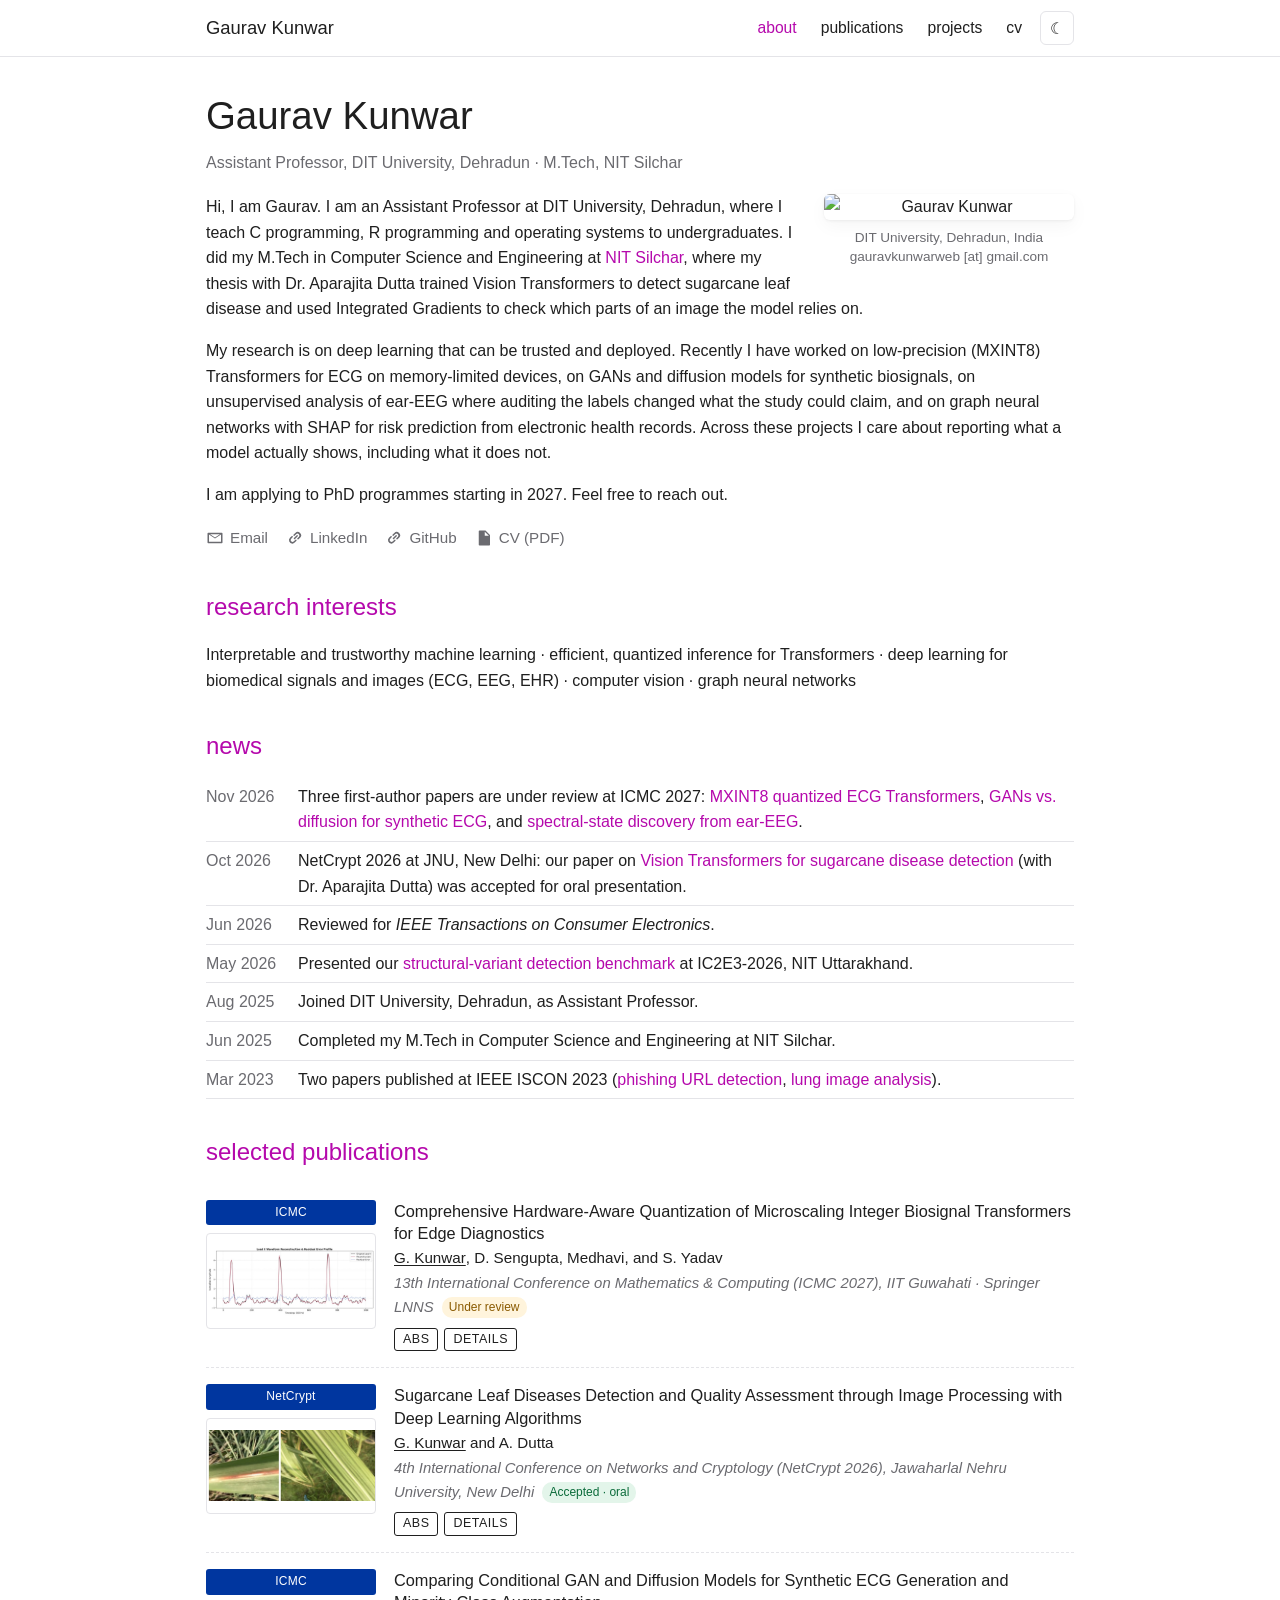
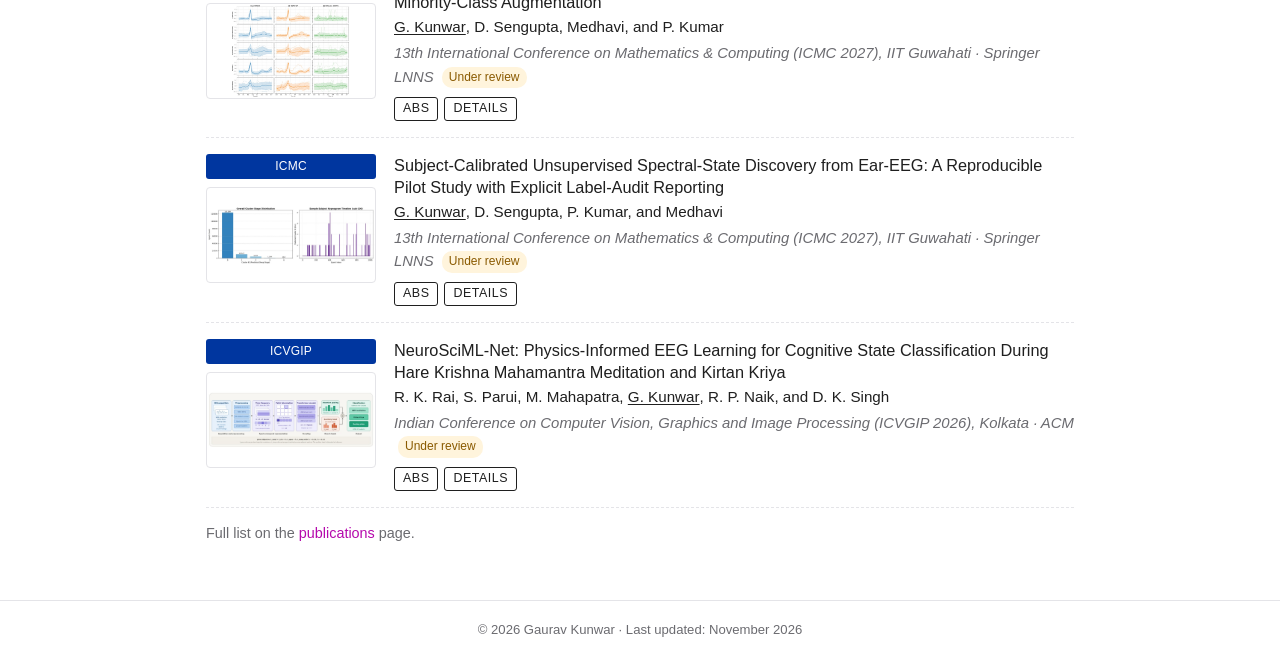
==== commit 6ea6b7e8: "Update index.html" ====
--- a/index.html
+++ b/index.html
@@ -24,7 +24,7 @@
 <p class="desc">Assistant Professor, DIT University, Dehradun &middot; M.Tech, NIT Silchar</p></div>
 <div class="clearfix">
   <div class="profile">
-    <img src="prof_pic.svg" alt="Gaurav Kunwar">
+    <img src="prof_pic" alt="Gaurav Kunwar">
     <div class="address">DIT University, Dehradun, India<br>gauravkunwarweb [at] gmail.com</div>
   </div>
   <p>Hi, I am Gaurav. I am an Assistant Professor at DIT University, Dehradun, where I teach C programming, R programming and
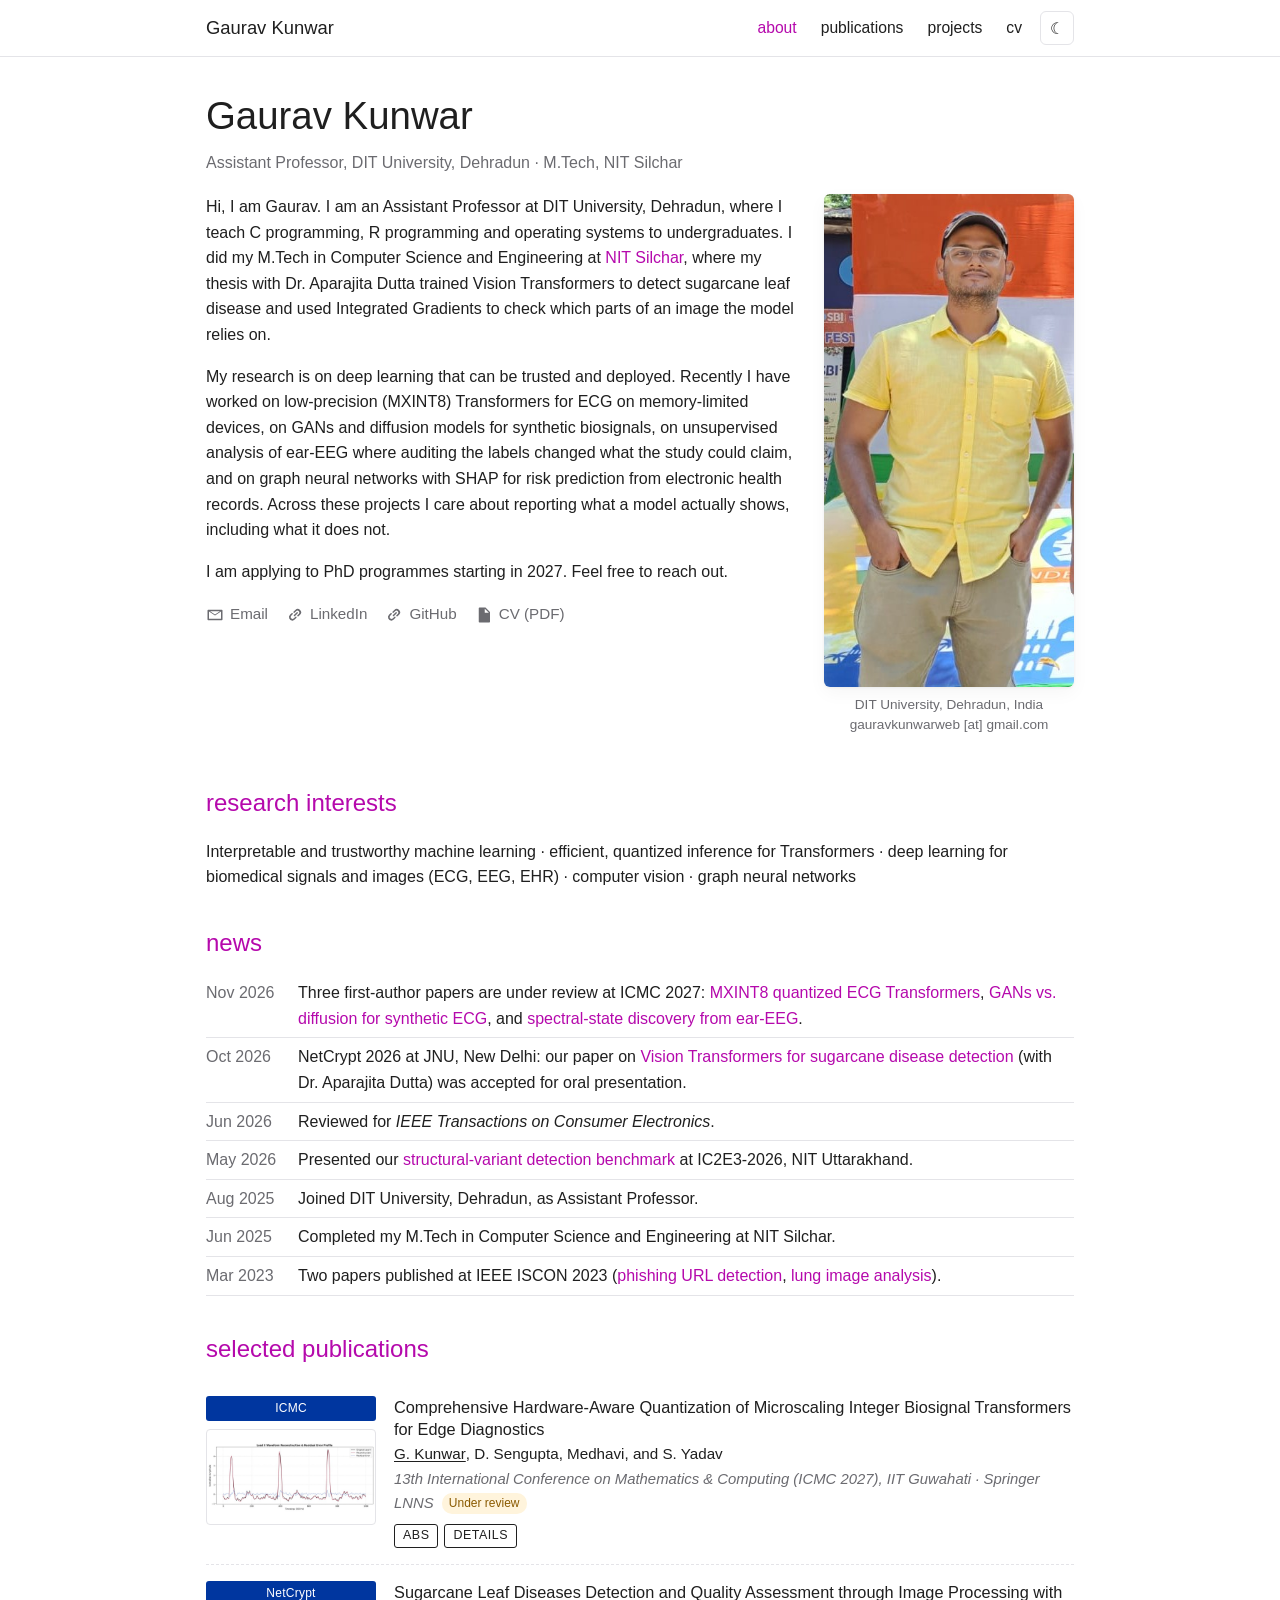
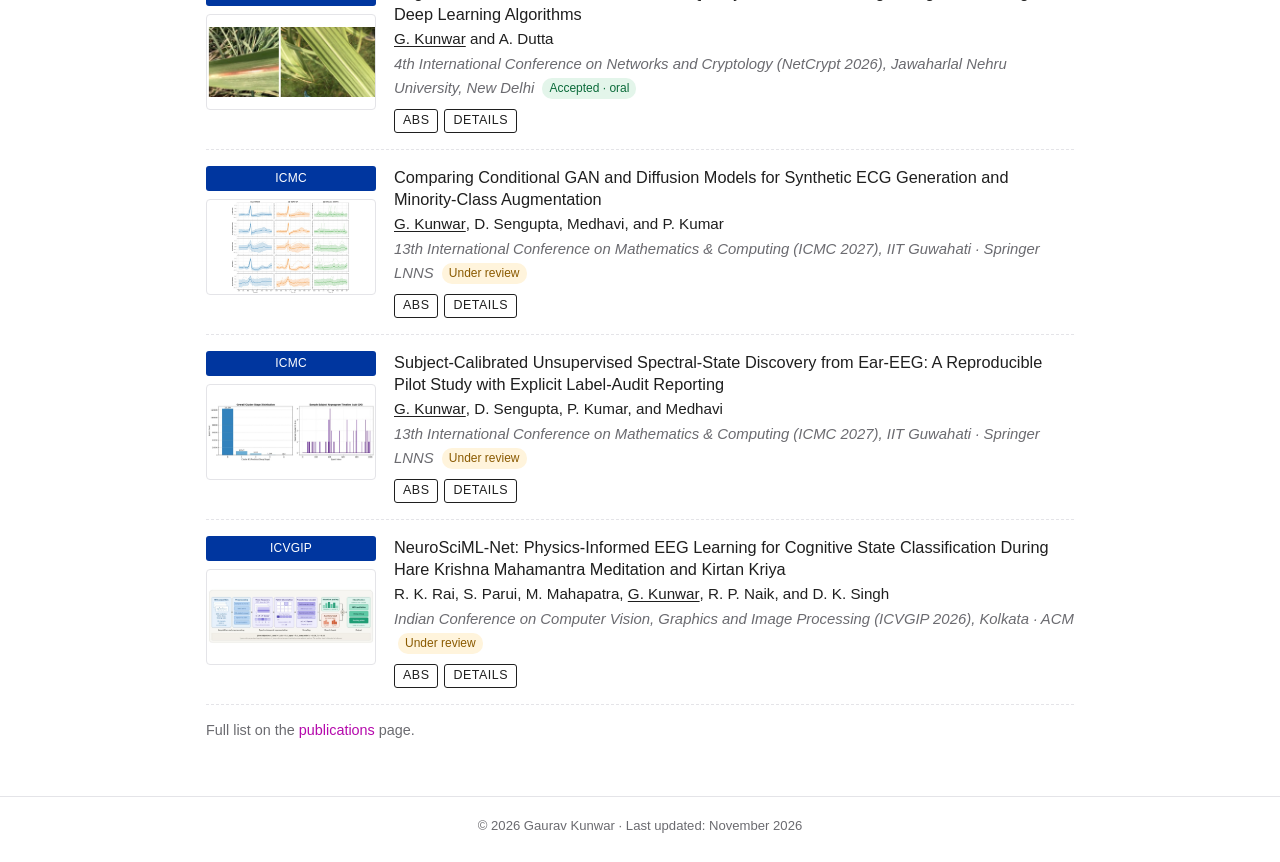
==== commit aa18f0ed: "Update index.html" ====
--- a/index.html
+++ b/index.html
@@ -24,7 +24,7 @@
 <p class="desc">Assistant Professor, DIT University, Dehradun &middot; M.Tech, NIT Silchar</p></div>
 <div class="clearfix">
   <div class="profile">
-    <img src="prof_pic" alt="Gaurav Kunwar">
+    <img src="prof_pic.jpeg" alt="Gaurav Kunwar">
     <div class="address">DIT University, Dehradun, India<br>gauravkunwarweb [at] gmail.com</div>
   </div>
   <p>Hi, I am Gaurav. I am an Assistant Professor at DIT University, Dehradun, where I teach C programming, R programming and
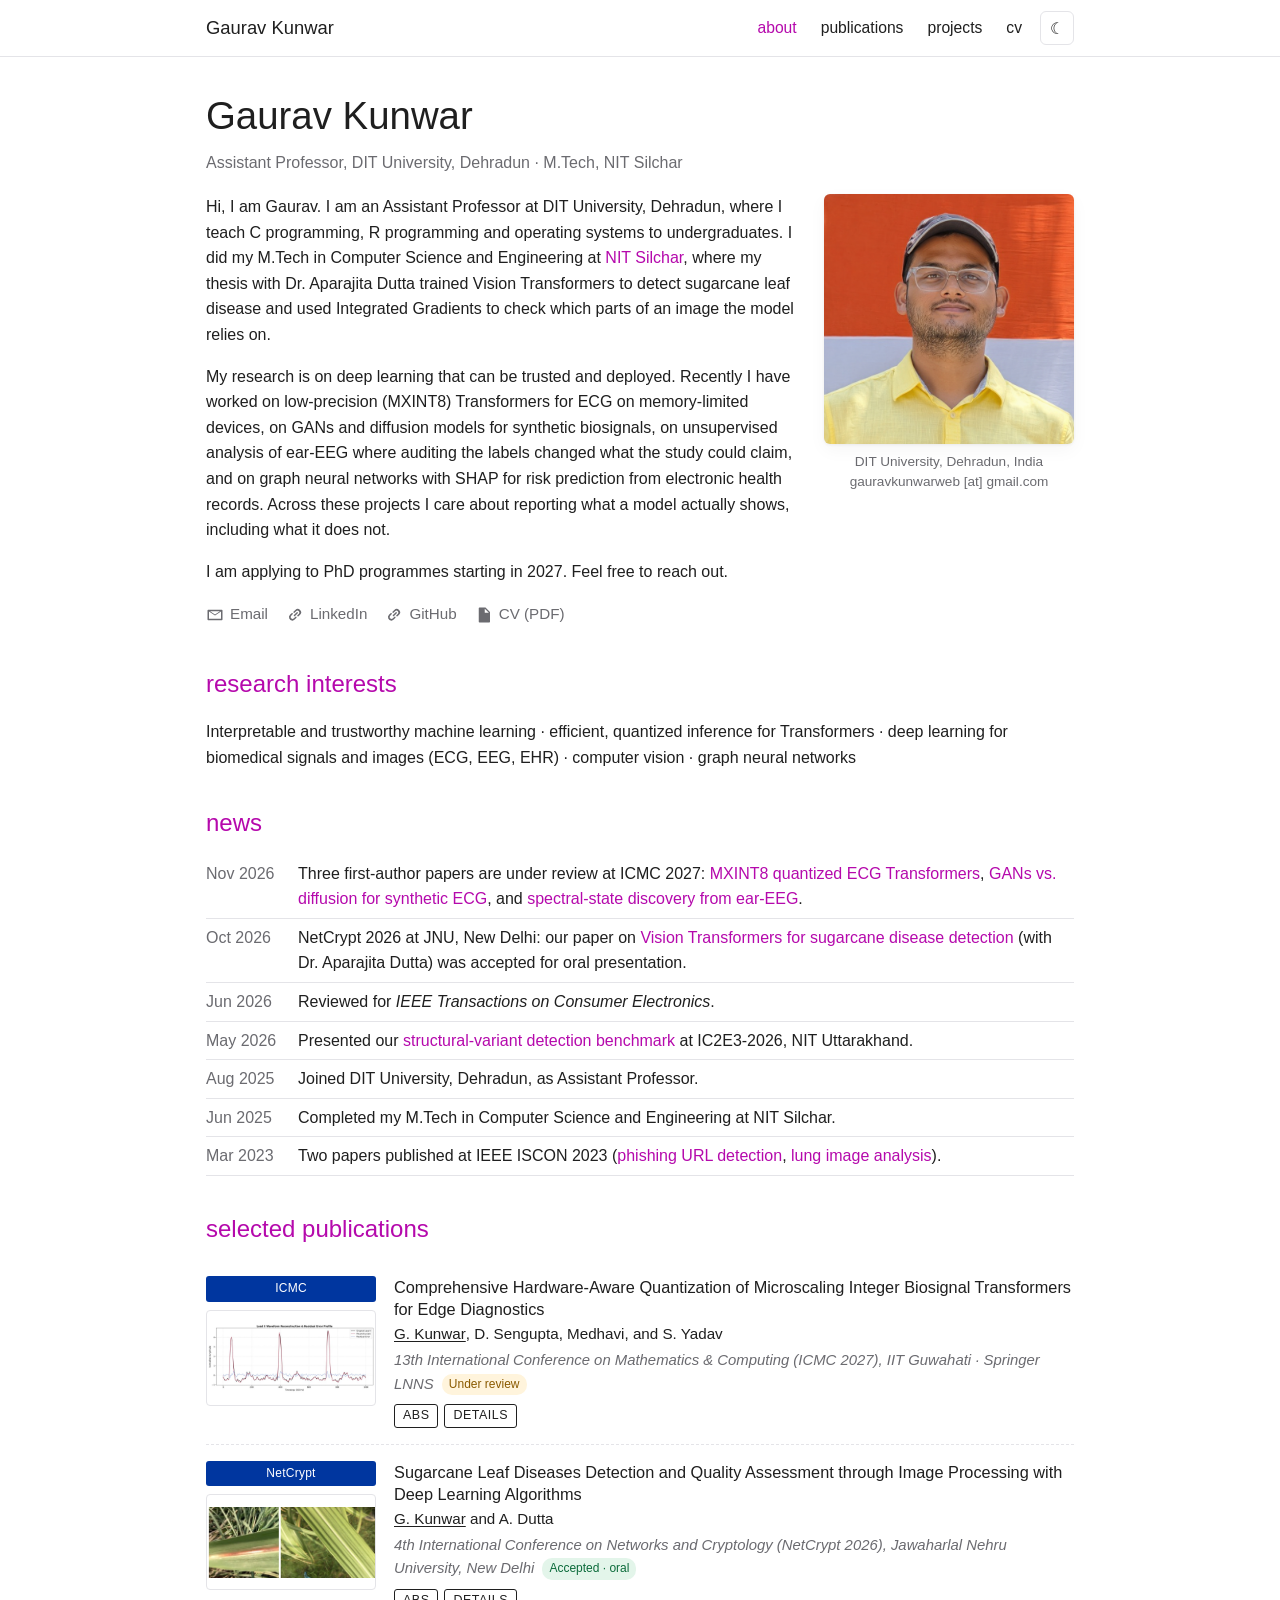
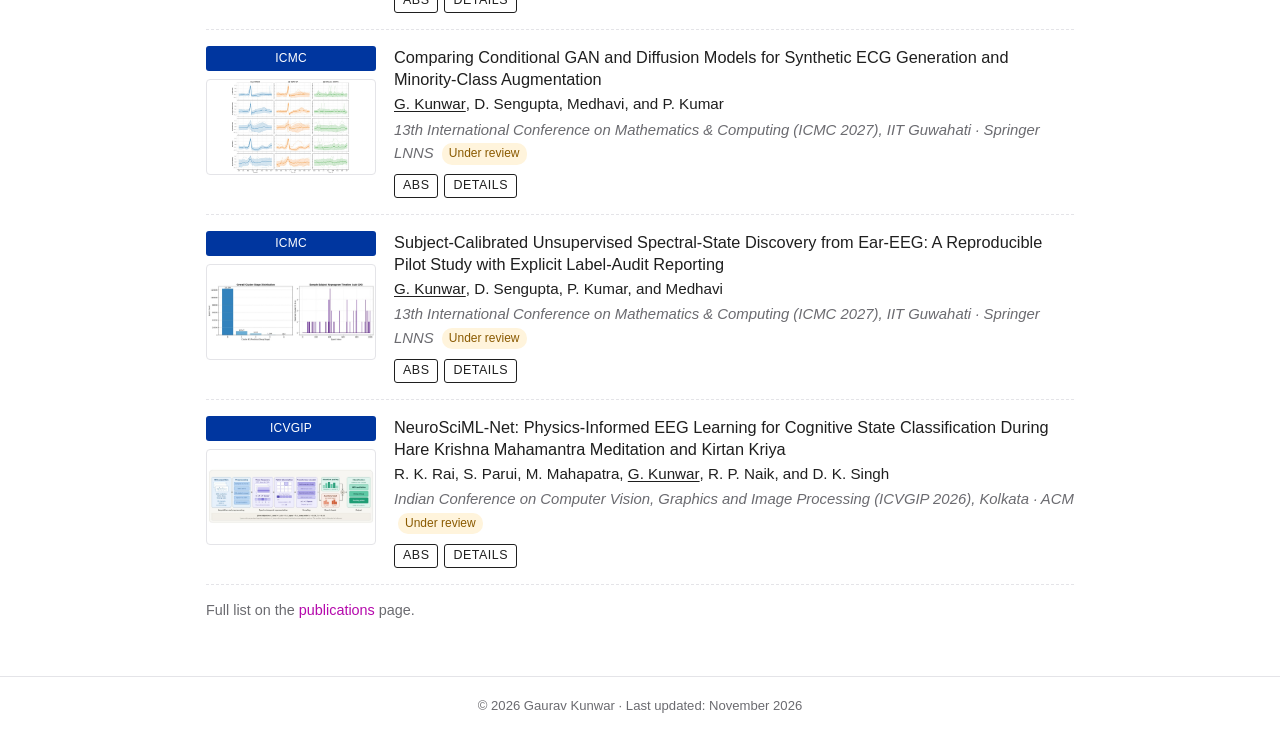
==== commit 3cd41557: "Update index.html" ====
--- a/index.html
+++ b/index.html
@@ -24,7 +24,7 @@
 <p class="desc">Assistant Professor, DIT University, Dehradun &middot; M.Tech, NIT Silchar</p></div>
 <div class="clearfix">
   <div class="profile">
-    <img src="prof_pic.jpeg" alt="Gaurav Kunwar">
+    <img src="prof_pic.png" alt="Gaurav Kunwar">
     <div class="address">DIT University, Dehradun, India<br>gauravkunwarweb [at] gmail.com</div>
   </div>
   <p>Hi, I am Gaurav. I am an Assistant Professor at DIT University, Dehradun, where I teach C programming, R programming and
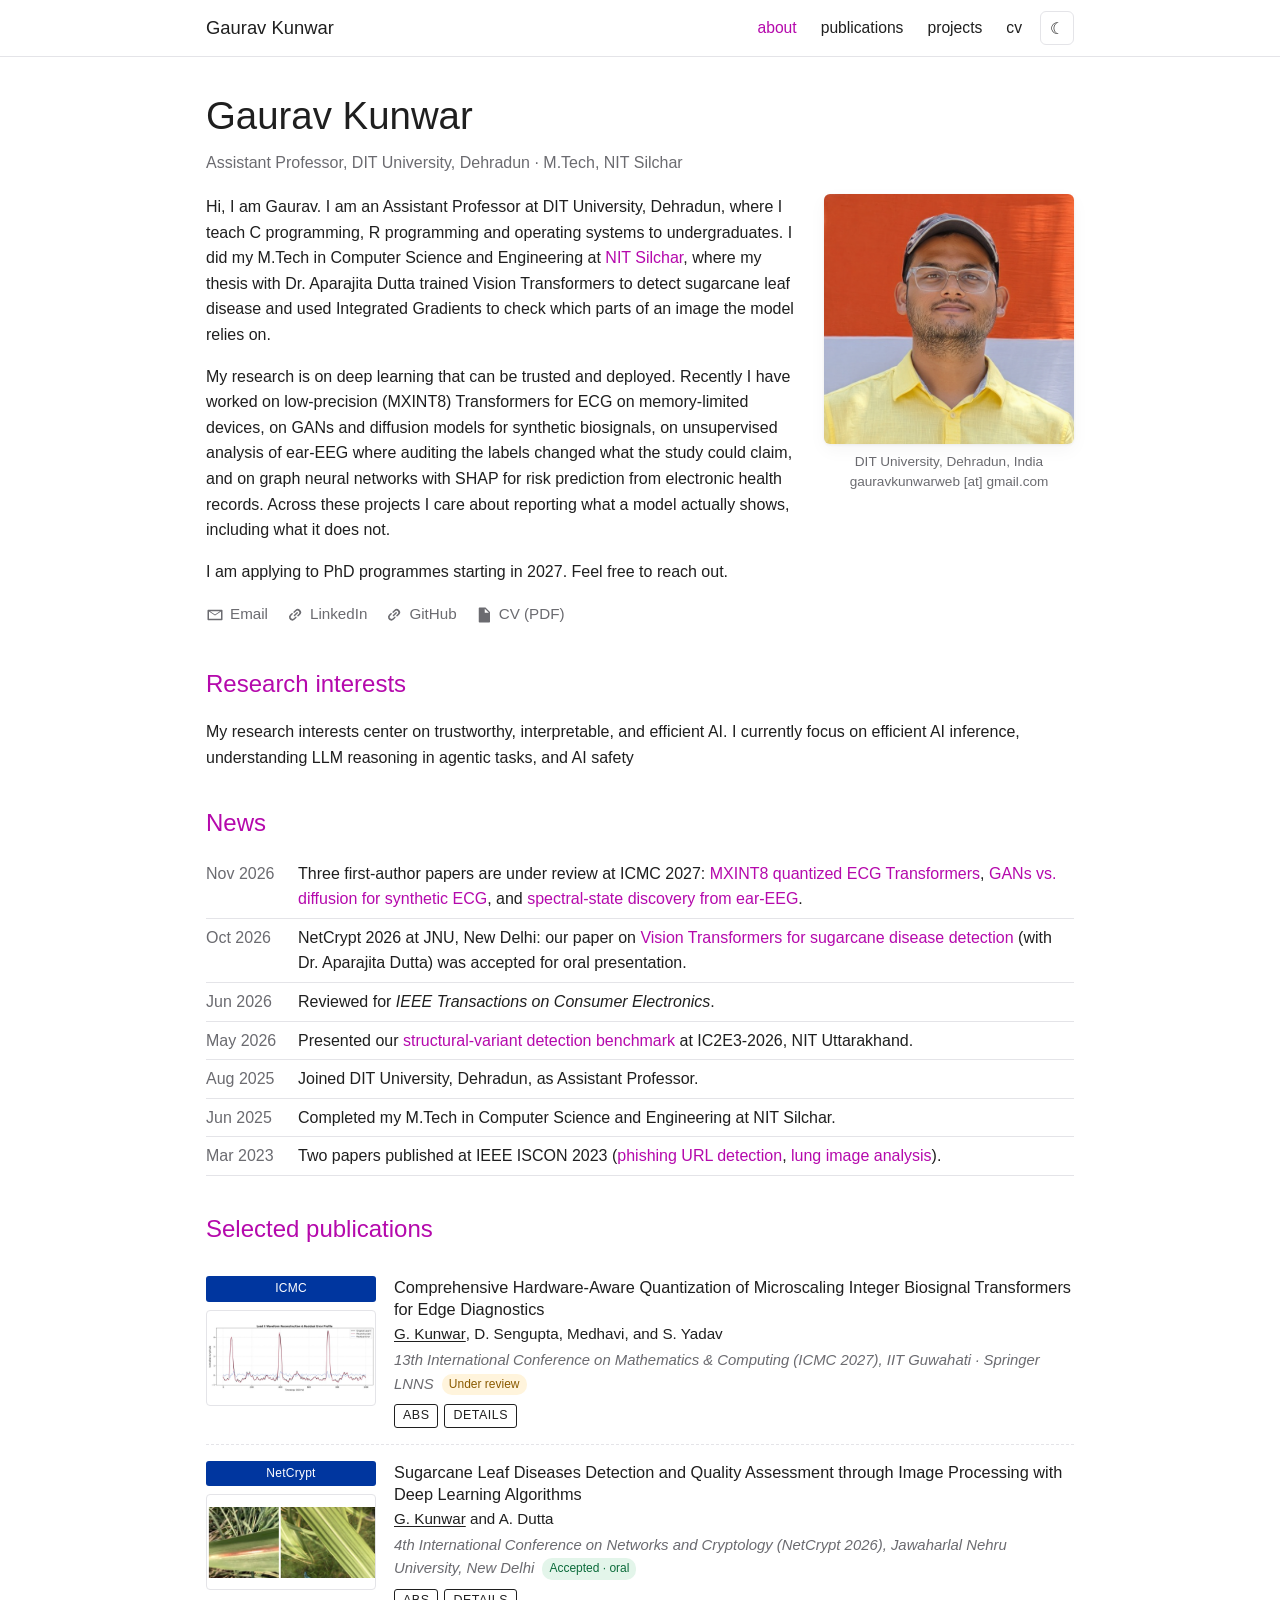
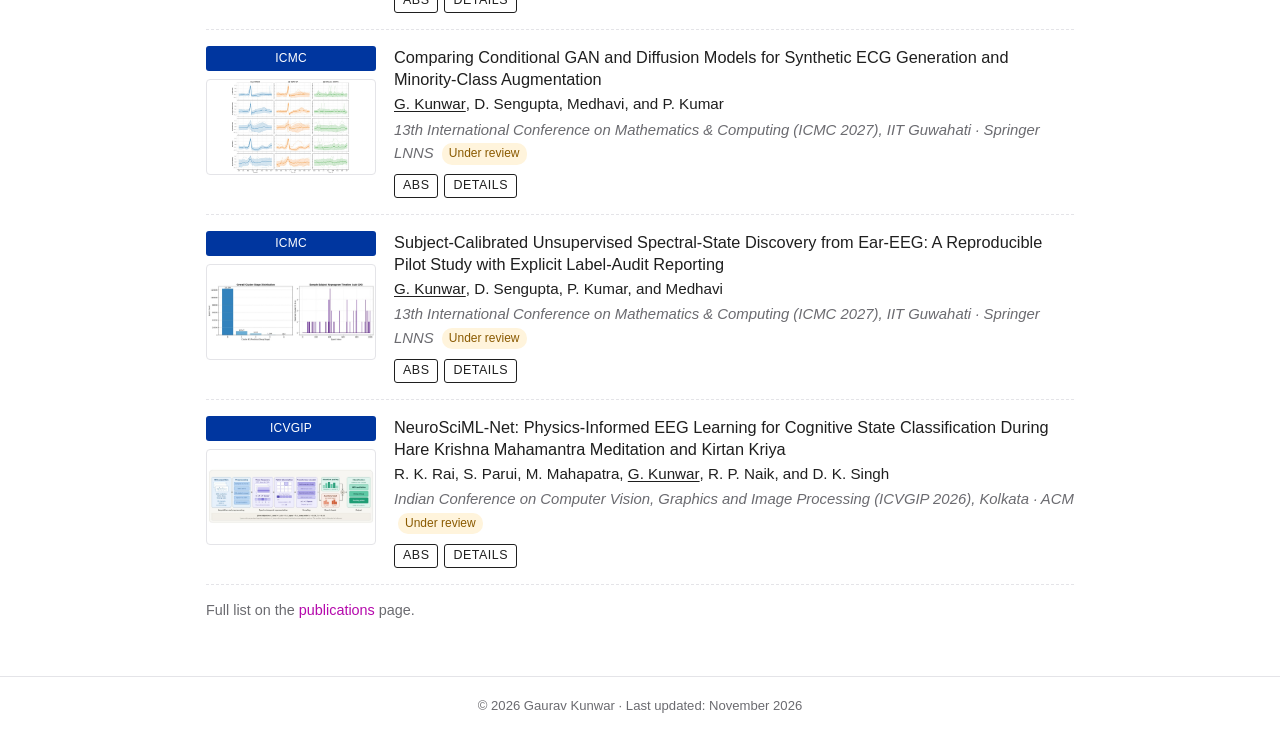
==== commit 015eba26: "Update index.html" ====
--- a/index.html
+++ b/index.html
@@ -46,14 +46,13 @@
   </div>
 </div>
 
-<h2 class="section">research interests</h2>
-<p>Interpretable and trustworthy machine learning &middot; efficient, quantized inference for Transformers &middot; deep
-learning for biomedical signals and images (ECG, EEG, EHR) &middot; computer vision &middot; graph neural networks</p>
+<h2 class="section">Research interests</h2>
+<p>My research interests center on trustworthy, interpretable, and efficient AI. I currently focus on efficient AI inference, understanding LLM reasoning in agentic tasks, and AI safety</p>
 
-<h2 class="section">news</h2>
+<h2 class="section">News</h2>
 <table class="news"><tr><td class="date">Nov 2026</td><td>Three first-author papers are under review at ICMC 2027: <a href="publications.html#mxint8">MXINT8 quantized ECG Transformers</a>, <a href="publications.html#ecg-gen">GANs vs. diffusion for synthetic ECG</a>, and <a href="publications.html#ear-eeg">spectral-state discovery from ear-EEG</a>.</td></tr><tr><td class="date">Oct 2026</td><td>NetCrypt 2026 at JNU, New Delhi: our paper on <a href="publications.html#sugarcane">Vision Transformers for sugarcane disease detection</a> (with Dr. Aparajita Dutta) was accepted for oral presentation.</td></tr><tr><td class="date">Jun 2026</td><td>Reviewed for <i>IEEE Transactions on Consumer Electronics</i>.</td></tr><tr><td class="date">May 2026</td><td>Presented our <a href="publications.html#sv-detection">structural-variant detection benchmark</a> at IC2E3-2026, NIT Uttarakhand.</td></tr><tr><td class="date">Aug 2025</td><td>Joined DIT University, Dehradun, as Assistant Professor.</td></tr><tr><td class="date">Jun 2025</td><td>Completed my M.Tech in Computer Science and Engineering at NIT Silchar.</td></tr><tr><td class="date">Mar 2023</td><td>Two papers published at IEEE ISCON 2023 (<a href="publications.html#phishing">phishing URL detection</a>, <a href="publications.html#lung">lung image analysis</a>).</td></tr></table>
 
-<h2 class="section">selected publications</h2>
+<h2 class="section">Selected publications</h2>
 
     <div class="pub" id="sel-mxint8">
       <div class="thumb"><span class="badge">ICMC</span><img src="mxint8_ecg.jpg" alt="" loading="lazy"></div>
